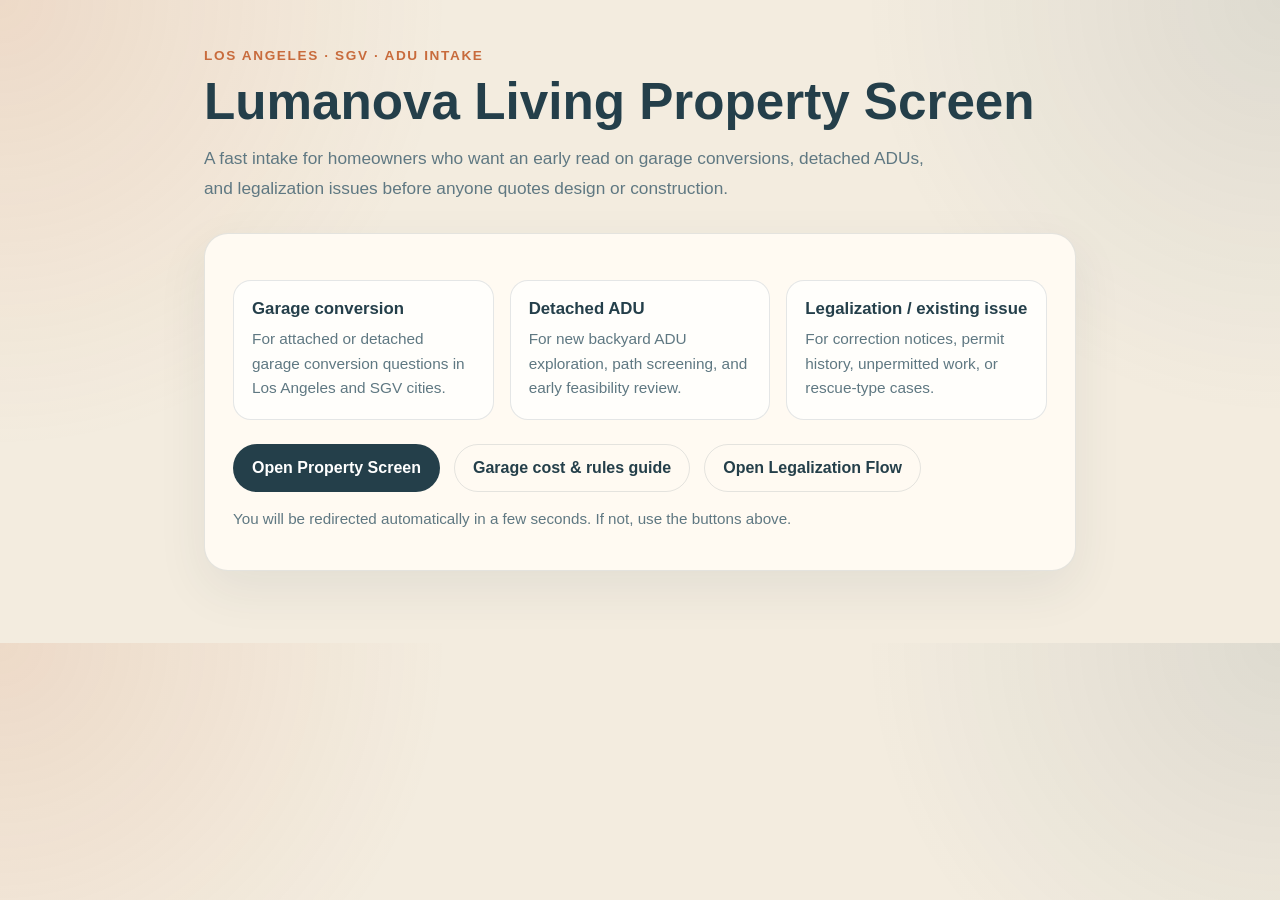
==== docs/index.html @ 2483b42c "Add first-wave content pages and channel copy pack" ====
<!DOCTYPE html>
<html lang="en">
  <head>
    <meta charset="UTF-8" />
    <meta name="viewport" content="width=device-width, initial-scale=1.0" />
    <title>Lumanova Living | ADU Property Screen</title>
    <meta
      name="description"
      content="Lumanova Living helps Los Angeles and SGV homeowners screen garage conversions, detached ADUs, and legalization issues before spending on design or construction."
    />
    <meta
      name="keywords"
      content="ADU Los Angeles, garage conversion, legalization, unpermitted unit, detached ADU, SGV"
    />
    <meta property="og:title" content="Lumanova Living | ADU Property Screen" />
    <meta
      property="og:description"
      content="A fast Los Angeles property screen for garage conversions, detached ADUs, and legalization issues."
    />
    <meta property="og:type" content="website" />
    <meta
      http-equiv="refresh"
      content="6; url=https://lumanova-living-adu-screening-fzcdyrfu9pakal7eelwwzj.streamlit.app/"
    />
    <style>
      :root {
        --bg: #f3ecdf;
        --card: #fffaf2;
        --text: #243f4a;
        --muted: #5f7882;
        --accent: #c86b3c;
        --border: rgba(36, 63, 74, 0.12);
      }

      * {
        box-sizing: border-box;
      }

      body {
        margin: 0;
        font-family: "Avenir Next", "Helvetica Neue", sans-serif;
        background:
          radial-gradient(circle at top left, rgba(200, 107, 60, 0.14), transparent 28rem),
          radial-gradient(circle at top right, rgba(36, 63, 74, 0.1), transparent 26rem),
          var(--bg);
        color: var(--text);
      }

      main {
        max-width: 920px;
        margin: 0 auto;
        padding: 48px 24px 72px;
      }

      .eyebrow {
        font-size: 0.85rem;
        letter-spacing: 0.12em;
        text-transform: uppercase;
        color: var(--accent);
        font-weight: 700;
      }

      h1 {
        margin: 14px 0 12px;
        font-size: clamp(2.2rem, 4vw, 4rem);
        line-height: 0.98;
      }

      .intro {
        max-width: 720px;
        color: var(--muted);
        font-size: 1.08rem;
        line-height: 1.7;
      }

      .card {
        margin-top: 30px;
        background: var(--card);
        border: 1px solid var(--border);
        border-radius: 24px;
        padding: 28px;
        box-shadow: 0 18px 50px rgba(36, 63, 74, 0.08);
      }

      .grid {
        display: grid;
        grid-template-columns: repeat(auto-fit, minmax(220px, 1fr));
        gap: 16px;
        margin-top: 18px;
      }

      .tile {
        border: 1px solid var(--border);
        border-radius: 18px;
        padding: 18px;
        background: rgba(255, 255, 255, 0.7);
      }

      .tile h2 {
        margin: 0 0 8px;
        font-size: 1.05rem;
      }

      .tile p {
        margin: 0;
        color: var(--muted);
        line-height: 1.6;
        font-size: 0.96rem;
      }

      .actions {
        display: flex;
        flex-wrap: wrap;
        gap: 14px;
        margin-top: 24px;
      }

      .button {
        text-decoration: none;
        display: inline-flex;
        align-items: center;
        justify-content: center;
        min-width: 200px;
        padding: 14px 18px;
        border-radius: 999px;
        font-weight: 700;
        border: 1px solid transparent;
      }

      .button.primary {
        background: var(--text);
        color: white;
      }

      .button.secondary {
        border-color: var(--border);
        color: var(--text);
        background: transparent;
      }

      .note {
        margin-top: 18px;
        color: var(--muted);
        font-size: 0.95rem;
      }
    </style>
  </head>
  <body>
    <main>
      <div class="eyebrow">Los Angeles · SGV · ADU Intake</div>
      <h1>Lumanova Living Property Screen</h1>
      <p class="intro">
        A fast intake for homeowners who want an early read on garage
        conversions, detached ADUs, and legalization issues before anyone quotes
        design or construction.
      </p>

      <section class="card">
        <div class="grid">
          <article class="tile">
            <h2>Garage conversion</h2>
            <p>For attached or detached garage conversion questions in Los Angeles and SGV cities.</p>
          </article>
          <article class="tile">
            <h2>Detached ADU</h2>
            <p>For new backyard ADU exploration, path screening, and early feasibility review.</p>
          </article>
          <article class="tile">
            <h2>Legalization / existing issue</h2>
            <p>For correction notices, permit history, unpermitted work, or rescue-type cases.</p>
          </article>
        </div>

        <div class="actions">
          <a
            class="button primary"
            href="https://lumanova-living-adu-screening-fzcdyrfu9pakal7eelwwzj.streamlit.app/"
          >
            Open Property Screen
          </a>
          <a
            class="button secondary"
            href="./garage-guide.html"
          >
            Garage cost & rules guide
          </a>
          <a
            class="button secondary"
            href="https://lumanova-living-adu-screening-fzcdyrfu9pakal7eelwwzj.streamlit.app/?entry=legalization"
          >
            Open Legalization Flow
          </a>
        </div>

        <p class="note">
          You will be redirected automatically in a few seconds. If not, use the buttons above.
        </p>
      </section>
    </main>
  </body>
</html>
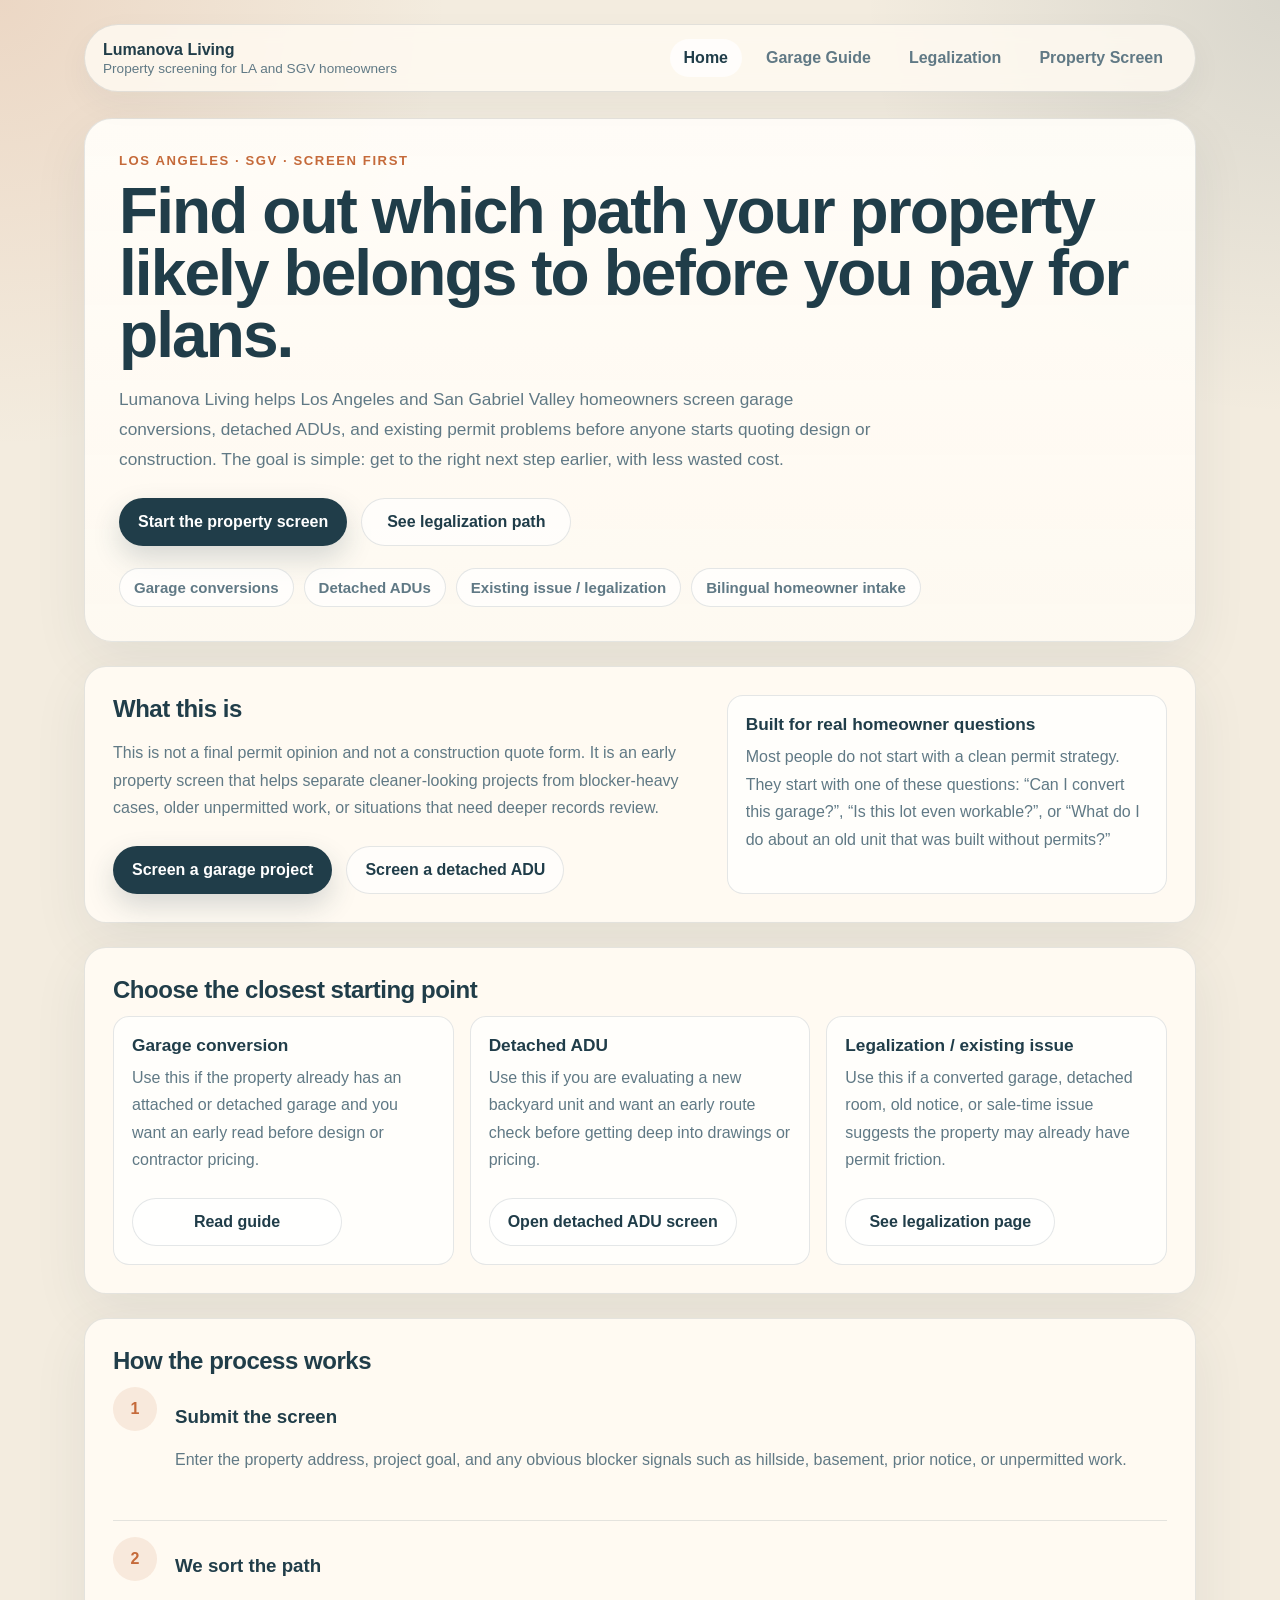
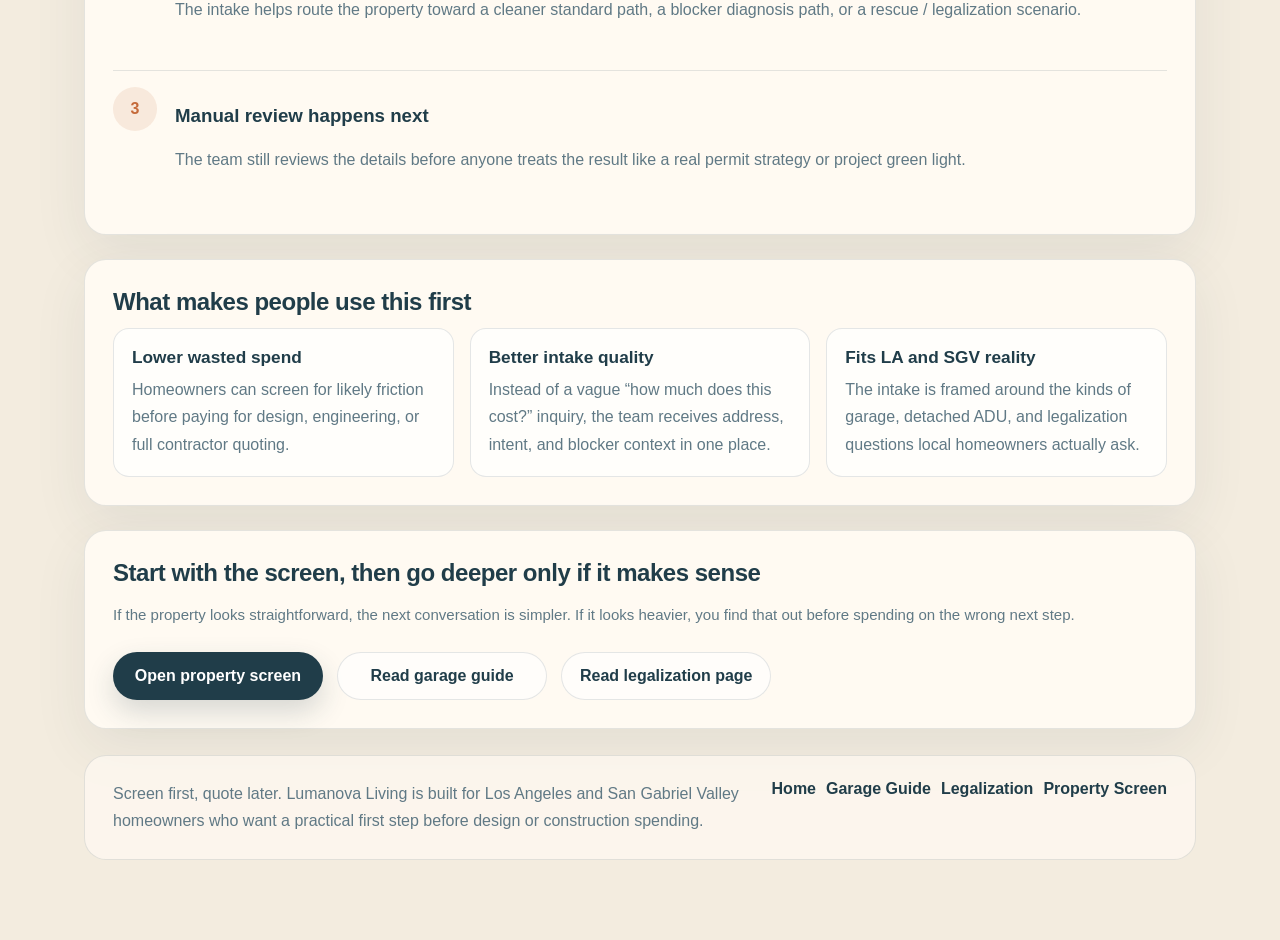
==== commit 353fe01e: "Polish static marketing pages" ====
--- a/docs/index.html
+++ b/docs/index.html
@@ -3,7 +3,7 @@
   <head>
     <meta charset="UTF-8" />
     <meta name="viewport" content="width=device-width, initial-scale=1.0" />
-    <title>Lumanova Living | ADU Property Screen</title>
+    <title>Lumanova Living | Property Screening for ADU and Garage Projects</title>
     <meta
       name="description"
       content="Lumanova Living helps Los Angeles and SGV homeowners screen garage conversions, detached ADUs, and legalization issues before spending on design or construction."
@@ -12,190 +12,167 @@
       name="keywords"
       content="ADU Los Angeles, garage conversion, legalization, unpermitted unit, detached ADU, SGV"
     />
-    <meta property="og:title" content="Lumanova Living | ADU Property Screen" />
+    <meta property="og:title" content="Lumanova Living | Property Screening for ADU and Garage Projects" />
     <meta
       property="og:description"
-      content="A fast Los Angeles property screen for garage conversions, detached ADUs, and legalization issues."
+      content="A practical first step for Los Angeles and SGV homeowners exploring garage conversions, detached ADUs, and existing permit issues."
     />
     <meta property="og:type" content="website" />
-    <meta
-      http-equiv="refresh"
-      content="6; url=https://lumanova-living-adu-screening-fzcdyrfu9pakal7eelwwzj.streamlit.app/"
-    />
-    <style>
-      :root {
-        --bg: #f3ecdf;
-        --card: #fffaf2;
-        --text: #243f4a;
-        --muted: #5f7882;
-        --accent: #c86b3c;
-        --border: rgba(36, 63, 74, 0.12);
-      }
-
-      * {
-        box-sizing: border-box;
-      }
-
-      body {
-        margin: 0;
-        font-family: "Avenir Next", "Helvetica Neue", sans-serif;
-        background:
-          radial-gradient(circle at top left, rgba(200, 107, 60, 0.14), transparent 28rem),
-          radial-gradient(circle at top right, rgba(36, 63, 74, 0.1), transparent 26rem),
-          var(--bg);
-        color: var(--text);
-      }
-
-      main {
-        max-width: 920px;
-        margin: 0 auto;
-        padding: 48px 24px 72px;
-      }
-
-      .eyebrow {
-        font-size: 0.85rem;
-        letter-spacing: 0.12em;
-        text-transform: uppercase;
-        color: var(--accent);
-        font-weight: 700;
-      }
-
-      h1 {
-        margin: 14px 0 12px;
-        font-size: clamp(2.2rem, 4vw, 4rem);
-        line-height: 0.98;
-      }
-
-      .intro {
-        max-width: 720px;
-        color: var(--muted);
-        font-size: 1.08rem;
-        line-height: 1.7;
-      }
-
-      .card {
-        margin-top: 30px;
-        background: var(--card);
-        border: 1px solid var(--border);
-        border-radius: 24px;
-        padding: 28px;
-        box-shadow: 0 18px 50px rgba(36, 63, 74, 0.08);
-      }
-
-      .grid {
-        display: grid;
-        grid-template-columns: repeat(auto-fit, minmax(220px, 1fr));
-        gap: 16px;
-        margin-top: 18px;
-      }
-
-      .tile {
-        border: 1px solid var(--border);
-        border-radius: 18px;
-        padding: 18px;
-        background: rgba(255, 255, 255, 0.7);
-      }
-
-      .tile h2 {
-        margin: 0 0 8px;
-        font-size: 1.05rem;
-      }
-
-      .tile p {
-        margin: 0;
-        color: var(--muted);
-        line-height: 1.6;
-        font-size: 0.96rem;
-      }
-
-      .actions {
-        display: flex;
-        flex-wrap: wrap;
-        gap: 14px;
-        margin-top: 24px;
-      }
-
-      .button {
-        text-decoration: none;
-        display: inline-flex;
-        align-items: center;
-        justify-content: center;
-        min-width: 200px;
-        padding: 14px 18px;
-        border-radius: 999px;
-        font-weight: 700;
-        border: 1px solid transparent;
-      }
-
-      .button.primary {
-        background: var(--text);
-        color: white;
-      }
-
-      .button.secondary {
-        border-color: var(--border);
-        color: var(--text);
-        background: transparent;
-      }
-
-      .note {
-        margin-top: 18px;
-        color: var(--muted);
-        font-size: 0.95rem;
-      }
-    </style>
+    <link rel="stylesheet" href="./site.css" />
   </head>
   <body>
-    <main>
-      <div class="eyebrow">Los Angeles · SGV · ADU Intake</div>
-      <h1>Lumanova Living Property Screen</h1>
-      <p class="intro">
-        A fast intake for homeowners who want an early read on garage
-        conversions, detached ADUs, and legalization issues before anyone quotes
-        design or construction.
-      </p>
+    <div class="site-shell">
+      <header class="site-nav">
+        <div class="brand-lockup">
+          <div class="brand-name">Lumanova Living</div>
+          <div class="brand-tag">Property screening for LA and SGV homeowners</div>
+        </div>
+        <nav class="nav-links">
+          <a class="nav-link is-active" href="./index.html">Home</a>
+          <a class="nav-link" href="./garage-guide.html">Garage Guide</a>
+          <a class="nav-link" href="./legalization.html">Legalization</a>
+          <a class="nav-link" href="https://lumanova-living-adu-screening-fzcdyrfu9pakal7eelwwzj.streamlit.app/">Property Screen</a>
+        </nav>
+      </header>
 
-      <section class="card">
-        <div class="grid">
-          <article class="tile">
-            <h2>Garage conversion</h2>
-            <p>For attached or detached garage conversion questions in Los Angeles and SGV cities.</p>
+      <section class="hero">
+        <div class="eyebrow">Los Angeles · SGV · Screen First</div>
+        <h1>Find out which path your property likely belongs to before you pay for plans.</h1>
+        <p class="hero-copy">
+          Lumanova Living helps Los Angeles and San Gabriel Valley homeowners screen garage conversions,
+          detached ADUs, and existing permit problems before anyone starts quoting design or construction.
+          The goal is simple: get to the right next step earlier, with less wasted cost.
+        </p>
+        <div class="hero-actions">
+          <a class="button primary" href="https://lumanova-living-adu-screening-fzcdyrfu9pakal7eelwwzj.streamlit.app/">Start the property screen</a>
+          <a class="button secondary" href="./legalization.html">See legalization path</a>
+        </div>
+        <div class="pill-row">
+          <span class="pill">Garage conversions</span>
+          <span class="pill">Detached ADUs</span>
+          <span class="pill">Existing issue / legalization</span>
+          <span class="pill">Bilingual homeowner intake</span>
+        </div>
+      </section>
+
+      <section class="section split-highlight">
+        <div>
+          <h2>What this is</h2>
+          <p>
+            This is not a final permit opinion and not a construction quote form. It is an early property
+            screen that helps separate cleaner-looking projects from blocker-heavy cases, older unpermitted
+            work, or situations that need deeper records review.
+          </p>
+          <div class="section-actions">
+            <a class="button primary" href="https://lumanova-living-adu-screening-fzcdyrfu9pakal7eelwwzj.streamlit.app/?entry=garage">Screen a garage project</a>
+            <a class="button secondary" href="https://lumanova-living-adu-screening-fzcdyrfu9pakal7eelwwzj.streamlit.app/?entry=adu">Screen a detached ADU</a>
+          </div>
+        </div>
+        <div class="card">
+          <h3>Built for real homeowner questions</h3>
+          <p>
+            Most people do not start with a clean permit strategy. They start with one of these questions:
+            “Can I convert this garage?”, “Is this lot even workable?”, or “What do I do about an old unit
+            that was built without permits?”
+          </p>
+        </div>
+      </section>
+
+      <section class="section">
+        <h2>Choose the closest starting point</h2>
+        <div class="grid-3">
+          <article class="card">
+            <h3>Garage conversion</h3>
+            <p>Use this if the property already has an attached or detached garage and you want an early read before design or contractor pricing.</p>
+            <div class="section-actions">
+              <a class="button secondary" href="./garage-guide.html">Read guide</a>
+            </div>
           </article>
-          <article class="tile">
-            <h2>Detached ADU</h2>
-            <p>For new backyard ADU exploration, path screening, and early feasibility review.</p>
+          <article class="card">
+            <h3>Detached ADU</h3>
+            <p>Use this if you are evaluating a new backyard unit and want an early route check before getting deep into drawings or pricing.</p>
+            <div class="section-actions">
+              <a class="button secondary" href="https://lumanova-living-adu-screening-fzcdyrfu9pakal7eelwwzj.streamlit.app/?entry=adu">Open detached ADU screen</a>
+            </div>
           </article>
-          <article class="tile">
-            <h2>Legalization / existing issue</h2>
-            <p>For correction notices, permit history, unpermitted work, or rescue-type cases.</p>
+          <article class="card">
+            <h3>Legalization / existing issue</h3>
+            <p>Use this if a converted garage, detached room, old notice, or sale-time issue suggests the property may already have permit friction.</p>
+            <div class="section-actions">
+              <a class="button secondary" href="./legalization.html">See legalization page</a>
+            </div>
           </article>
         </div>
+      </section>
 
-        <div class="actions">
-          <a
-            class="button primary"
-            href="https://lumanova-living-adu-screening-fzcdyrfu9pakal7eelwwzj.streamlit.app/"
-          >
-            Open Property Screen
-          </a>
-          <a
-            class="button secondary"
-            href="./garage-guide.html"
-          >
-            Garage cost & rules guide
-          </a>
-          <a
-            class="button secondary"
-            href="https://lumanova-living-adu-screening-fzcdyrfu9pakal7eelwwzj.streamlit.app/?entry=legalization"
-          >
-            Open Legalization Flow
-          </a>
+      <section class="section">
+        <h2>How the process works</h2>
+        <div class="process-list">
+          <div class="process-step">
+            <div class="step-badge">1</div>
+            <div>
+              <h3>Submit the screen</h3>
+              <p>Enter the property address, project goal, and any obvious blocker signals such as hillside, basement, prior notice, or unpermitted work.</p>
+            </div>
+          </div>
+          <div class="process-step">
+            <div class="step-badge">2</div>
+            <div>
+              <h3>We sort the path</h3>
+              <p>The intake helps route the property toward a cleaner standard path, a blocker diagnosis path, or a rescue / legalization scenario.</p>
+            </div>
+          </div>
+          <div class="process-step">
+            <div class="step-badge">3</div>
+            <div>
+              <h3>Manual review happens next</h3>
+              <p>The team still reviews the details before anyone treats the result like a real permit strategy or project green light.</p>
+            </div>
+          </div>
         </div>
+      </section>
 
-        <p class="note">
-          You will be redirected automatically in a few seconds. If not, use the buttons above.
+      <section class="section">
+        <h2>What makes people use this first</h2>
+        <div class="grid-3">
+          <article class="card">
+            <h3>Lower wasted spend</h3>
+            <p>Homeowners can screen for likely friction before paying for design, engineering, or full contractor quoting.</p>
+          </article>
+          <article class="card">
+            <h3>Better intake quality</h3>
+            <p>Instead of a vague “how much does this cost?” inquiry, the team receives address, intent, and blocker context in one place.</p>
+          </article>
+          <article class="card">
+            <h3>Fits LA and SGV reality</h3>
+            <p>The intake is framed around the kinds of garage, detached ADU, and legalization questions local homeowners actually ask.</p>
+          </article>
+        </div>
+      </section>
+
+      <section class="section">
+        <h2>Start with the screen, then go deeper only if it makes sense</h2>
+        <p class="micro">
+          If the property looks straightforward, the next conversation is simpler. If it looks heavier, you find that out before spending on the wrong next step.
         </p>
+        <div class="section-actions">
+          <a class="button primary" href="https://lumanova-living-adu-screening-fzcdyrfu9pakal7eelwwzj.streamlit.app/">Open property screen</a>
+          <a class="button secondary" href="./garage-guide.html">Read garage guide</a>
+          <a class="button secondary" href="./legalization.html">Read legalization page</a>
+        </div>
       </section>
-    </main>
+
+      <footer class="site-footer">
+        <div class="footer-copy">
+          Screen first, quote later. Lumanova Living is built for Los Angeles and San Gabriel Valley homeowners who want a practical first step before design or construction spending.
+        </div>
+        <div class="footer-links">
+          <a href="./index.html">Home</a>
+          <a href="./garage-guide.html">Garage Guide</a>
+          <a href="./legalization.html">Legalization</a>
+          <a href="https://lumanova-living-adu-screening-fzcdyrfu9pakal7eelwwzj.streamlit.app/">Property Screen</a>
+        </div>
+      </footer>
+    </div>
   </body>
 </html>
--- a/docs/site.css
+++ b/docs/site.css
@@ -0,0 +1,361 @@
+:root {
+  --bg: #f3ecdf;
+  --panel: #fffaf2;
+  --panel-strong: #fffdf8;
+  --text: #203d49;
+  --muted: #607985;
+  --accent: #c56a3a;
+  --accent-soft: rgba(197, 106, 58, 0.12);
+  --line: rgba(32, 61, 73, 0.12);
+  --shadow: 0 18px 54px rgba(32, 61, 73, 0.08);
+  --radius-xl: 28px;
+  --radius-lg: 22px;
+  --radius-md: 16px;
+}
+
+* {
+  box-sizing: border-box;
+}
+
+html {
+  scroll-behavior: smooth;
+}
+
+body {
+  margin: 0;
+  font-family: "Avenir Next", "Helvetica Neue", sans-serif;
+  color: var(--text);
+  background:
+    radial-gradient(circle at top left, rgba(197, 106, 58, 0.16), transparent 28rem),
+    radial-gradient(circle at top right, rgba(32, 61, 73, 0.12), transparent 26rem),
+    var(--bg);
+}
+
+a {
+  color: inherit;
+}
+
+.site-shell {
+  max-width: 1160px;
+  margin: 0 auto;
+  padding: 24px 24px 80px;
+}
+
+.site-nav {
+  display: flex;
+  align-items: center;
+  justify-content: space-between;
+  gap: 16px;
+  padding: 14px 18px;
+  border: 1px solid var(--line);
+  border-radius: 999px;
+  background: rgba(255, 250, 242, 0.82);
+  backdrop-filter: blur(10px);
+  box-shadow: 0 12px 32px rgba(32, 61, 73, 0.05);
+}
+
+.brand-lockup {
+  display: flex;
+  flex-direction: column;
+  gap: 2px;
+}
+
+.brand-name {
+  font-size: 1rem;
+  font-weight: 800;
+}
+
+.brand-tag {
+  color: var(--muted);
+  font-size: 0.85rem;
+}
+
+.nav-links {
+  display: flex;
+  flex-wrap: wrap;
+  align-items: center;
+  justify-content: flex-end;
+  gap: 10px;
+}
+
+.nav-link {
+  text-decoration: none;
+  padding: 10px 14px;
+  border-radius: 999px;
+  color: var(--muted);
+  font-weight: 600;
+  transition: background 0.18s ease, color 0.18s ease;
+}
+
+.nav-link:hover,
+.nav-link.is-active {
+  color: var(--text);
+  background: rgba(255, 255, 255, 0.72);
+}
+
+.hero {
+  margin-top: 26px;
+  padding: 34px;
+  border-radius: var(--radius-xl);
+  border: 1px solid var(--line);
+  background: linear-gradient(180deg, rgba(255, 253, 248, 0.95), rgba(255, 250, 242, 0.92));
+  box-shadow: var(--shadow);
+}
+
+.eyebrow {
+  color: var(--accent);
+  text-transform: uppercase;
+  letter-spacing: 0.12em;
+  font-size: 0.82rem;
+  font-weight: 800;
+}
+
+.hero h1,
+.page-head h1 {
+  margin: 12px 0 14px;
+  font-size: clamp(2.4rem, 5vw, 4.6rem);
+  line-height: 0.97;
+  letter-spacing: -0.03em;
+}
+
+.hero-copy,
+.page-sub {
+  max-width: 760px;
+  color: var(--muted);
+  font-size: 1.08rem;
+  line-height: 1.75;
+}
+
+.hero-actions,
+.section-actions {
+  display: flex;
+  flex-wrap: wrap;
+  gap: 14px;
+  margin-top: 24px;
+}
+
+.button {
+  text-decoration: none;
+  display: inline-flex;
+  align-items: center;
+  justify-content: center;
+  min-width: 210px;
+  padding: 14px 18px;
+  border-radius: 999px;
+  font-weight: 800;
+  border: 1px solid transparent;
+  transition: transform 0.18s ease, box-shadow 0.18s ease, background 0.18s ease;
+}
+
+.button:hover {
+  transform: translateY(-1px);
+}
+
+.button.primary {
+  background: var(--text);
+  color: #fff;
+  box-shadow: 0 12px 28px rgba(32, 61, 73, 0.18);
+}
+
+.button.secondary {
+  background: rgba(255, 255, 255, 0.64);
+  border-color: var(--line);
+  color: var(--text);
+}
+
+.pill-row {
+  display: flex;
+  flex-wrap: wrap;
+  gap: 10px;
+  margin-top: 22px;
+}
+
+.pill {
+  display: inline-flex;
+  align-items: center;
+  gap: 8px;
+  padding: 10px 14px;
+  border-radius: 999px;
+  background: rgba(255, 255, 255, 0.7);
+  border: 1px solid var(--line);
+  color: var(--muted);
+  font-size: 0.94rem;
+  font-weight: 600;
+}
+
+.section {
+  margin-top: 24px;
+  padding: 28px;
+  border-radius: var(--radius-lg);
+  border: 1px solid var(--line);
+  background: var(--panel);
+  box-shadow: var(--shadow);
+}
+
+.section h2 {
+  margin: 0 0 12px;
+  font-size: 1.5rem;
+  letter-spacing: -0.02em;
+}
+
+.section p,
+.section li {
+  color: var(--muted);
+  line-height: 1.72;
+}
+
+.section ul {
+  margin: 12px 0 0;
+  padding-left: 22px;
+}
+
+.grid-3,
+.grid-2 {
+  display: grid;
+  gap: 16px;
+}
+
+.grid-3 {
+  grid-template-columns: repeat(auto-fit, minmax(230px, 1fr));
+}
+
+.grid-2 {
+  grid-template-columns: repeat(auto-fit, minmax(280px, 1fr));
+}
+
+.card {
+  border: 1px solid var(--line);
+  border-radius: var(--radius-md);
+  padding: 18px;
+  background: rgba(255, 255, 255, 0.7);
+}
+
+.card h3 {
+  margin: 0 0 8px;
+  font-size: 1.08rem;
+}
+
+.card p {
+  margin: 0;
+}
+
+.process-list {
+  display: grid;
+  gap: 14px;
+}
+
+.process-step {
+  display: grid;
+  grid-template-columns: 48px 1fr;
+  gap: 14px;
+  align-items: start;
+  padding: 16px 0;
+  border-top: 1px solid var(--line);
+}
+
+.process-step:first-child {
+  border-top: 0;
+  padding-top: 0;
+}
+
+.step-badge {
+  width: 44px;
+  height: 44px;
+  border-radius: 50%;
+  display: inline-flex;
+  align-items: center;
+  justify-content: center;
+  background: var(--accent-soft);
+  color: var(--accent);
+  font-weight: 800;
+}
+
+.faq-item + .faq-item {
+  margin-top: 18px;
+  padding-top: 18px;
+  border-top: 1px solid var(--line);
+}
+
+.faq-item h3 {
+  margin: 0 0 8px;
+  font-size: 1.02rem;
+}
+
+.site-footer {
+  margin-top: 26px;
+  padding: 24px 28px;
+  border-radius: var(--radius-lg);
+  border: 1px solid var(--line);
+  background: rgba(255, 250, 242, 0.7);
+  display: flex;
+  flex-wrap: wrap;
+  justify-content: space-between;
+  gap: 16px;
+}
+
+.footer-copy {
+  max-width: 640px;
+  color: var(--muted);
+  line-height: 1.7;
+}
+
+.footer-links {
+  display: flex;
+  flex-wrap: wrap;
+  gap: 10px;
+}
+
+.footer-links a {
+  text-decoration: none;
+  color: var(--text);
+  font-weight: 700;
+}
+
+.micro {
+  font-size: 0.94rem;
+  color: var(--muted);
+}
+
+.split-highlight {
+  display: grid;
+  grid-template-columns: 1.15fr 0.85fr;
+  gap: 18px;
+}
+
+@media (max-width: 900px) {
+  .split-highlight {
+    grid-template-columns: 1fr;
+  }
+}
+
+@media (max-width: 760px) {
+  .site-shell {
+    padding: 16px 16px 60px;
+  }
+
+  .site-nav {
+    border-radius: 24px;
+    padding: 16px;
+    align-items: flex-start;
+    flex-direction: column;
+  }
+
+  .nav-links {
+    justify-content: flex-start;
+  }
+
+  .hero,
+  .section,
+  .site-footer {
+    padding: 22px;
+  }
+
+  .hero h1,
+  .page-head h1 {
+    font-size: 2.35rem;
+  }
+
+  .button {
+    width: 100%;
+  }
+}
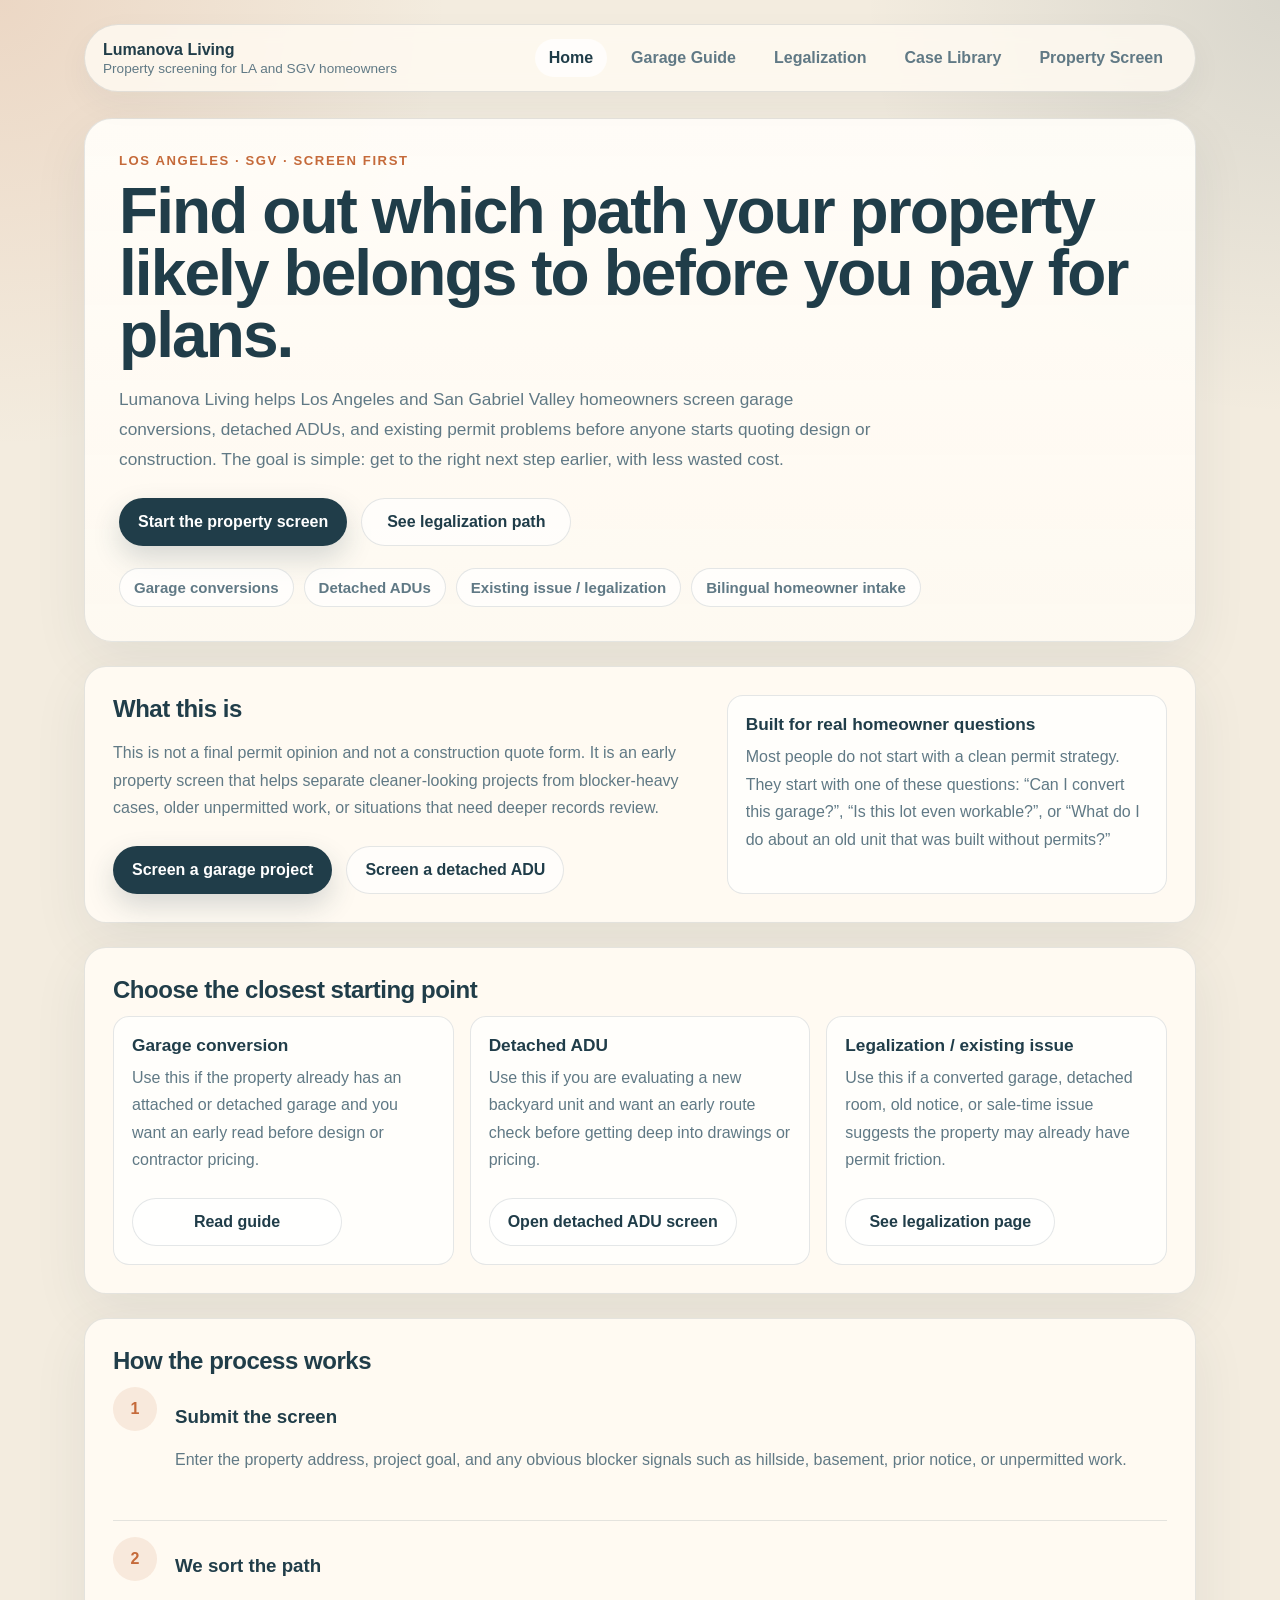
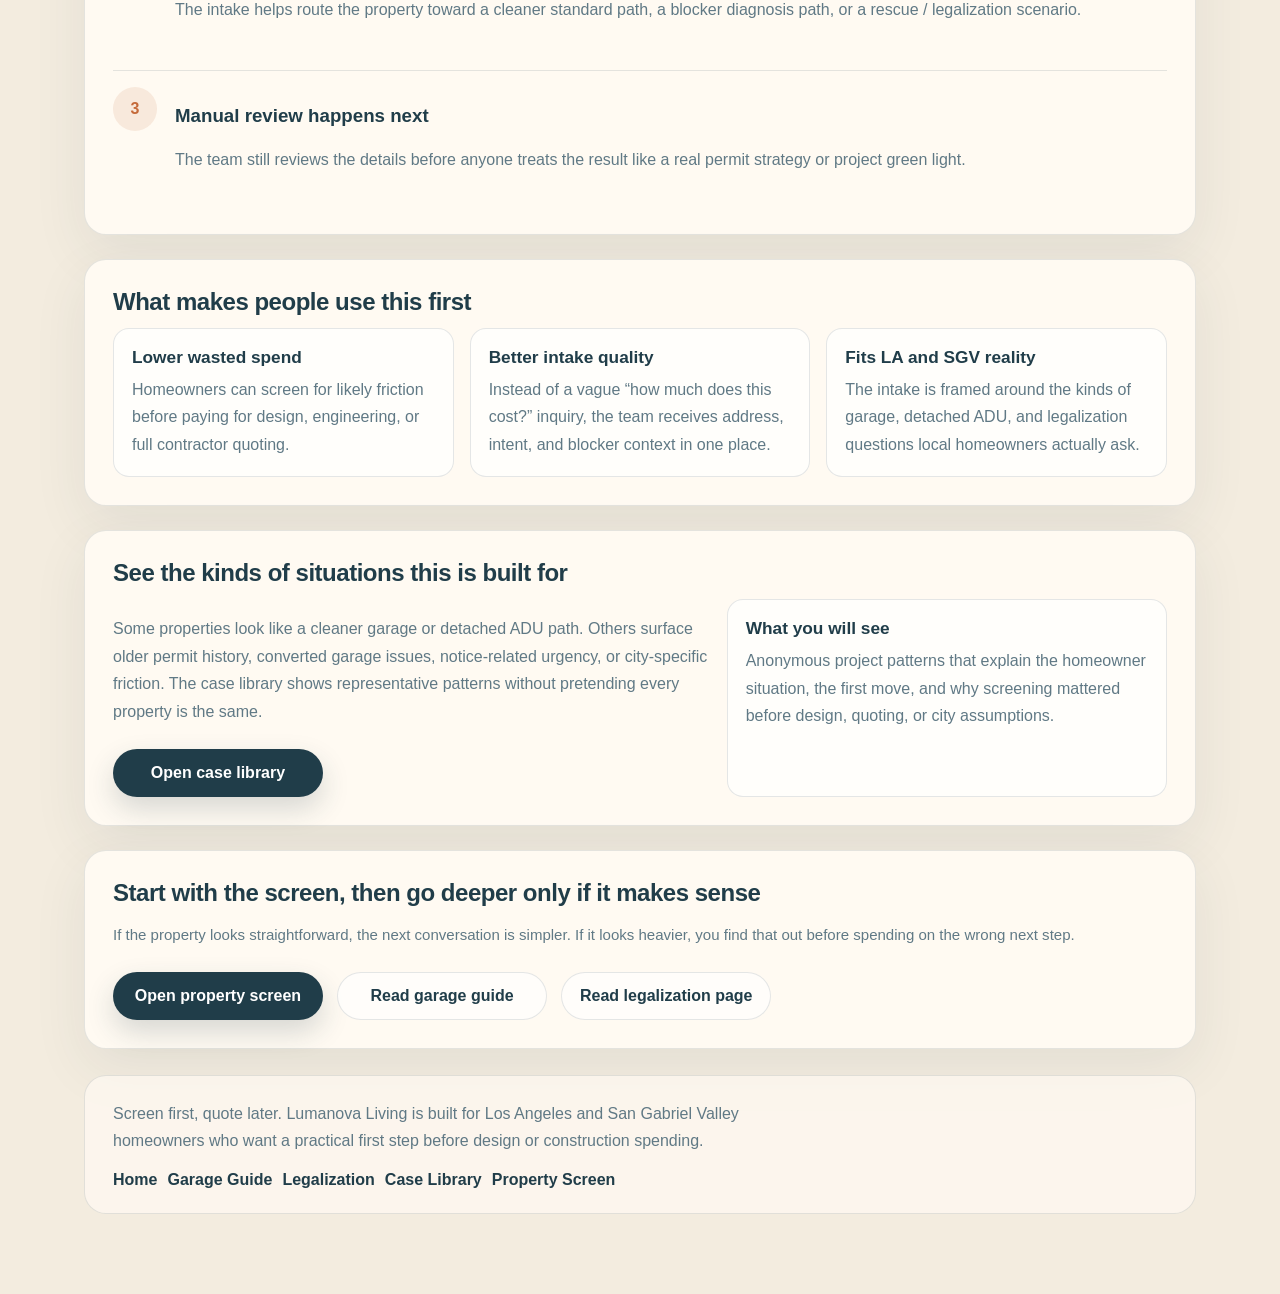
==== commit 388355a9: "Add public case pattern library" ====
--- a/docs/index.html
+++ b/docs/index.html
@@ -31,6 +31,7 @@
           <a class="nav-link is-active" href="./index.html">Home</a>
           <a class="nav-link" href="./garage-guide.html">Garage Guide</a>
           <a class="nav-link" href="./legalization.html">Legalization</a>
+          <a class="nav-link" href="./case-library.html">Case Library</a>
           <a class="nav-link" href="https://lumanova-living-adu-screening-fzcdyrfu9pakal7eelwwzj.streamlit.app/">Property Screen</a>
         </nav>
       </header>
@@ -151,6 +152,29 @@
       </section>
 
       <section class="section">
+        <h2>See the kinds of situations this is built for</h2>
+        <div class="split-highlight">
+          <div>
+            <p>
+              Some properties look like a cleaner garage or detached ADU path. Others surface older permit history,
+              converted garage issues, notice-related urgency, or city-specific friction. The case library shows
+              representative patterns without pretending every property is the same.
+            </p>
+            <div class="section-actions">
+              <a class="button primary" href="./case-library.html">Open case library</a>
+            </div>
+          </div>
+          <div class="card">
+            <h3>What you will see</h3>
+            <p>
+              Anonymous project patterns that explain the homeowner situation, the first move, and why screening mattered
+              before design, quoting, or city assumptions.
+            </p>
+          </div>
+        </div>
+      </section>
+
+      <section class="section">
         <h2>Start with the screen, then go deeper only if it makes sense</h2>
         <p class="micro">
           If the property looks straightforward, the next conversation is simpler. If it looks heavier, you find that out before spending on the wrong next step.
@@ -170,6 +194,7 @@
           <a href="./index.html">Home</a>
           <a href="./garage-guide.html">Garage Guide</a>
           <a href="./legalization.html">Legalization</a>
+          <a href="./case-library.html">Case Library</a>
           <a href="https://lumanova-living-adu-screening-fzcdyrfu9pakal7eelwwzj.streamlit.app/">Property Screen</a>
         </div>
       </footer>
--- a/docs/site.css
+++ b/docs/site.css
@@ -230,6 +230,10 @@
   background: rgba(255, 255, 255, 0.7);
 }
 
+.card.kicker-card {
+  border-left: 4px solid var(--accent);
+}
+
 .card h3 {
   margin: 0 0 8px;
   font-size: 1.08rem;
@@ -316,10 +320,30 @@
   color: var(--muted);
 }
 
+.micro strong {
+  color: var(--text);
+}
+
 .split-highlight {
   display: grid;
   grid-template-columns: 1.15fr 0.85fr;
   gap: 18px;
+}
+
+.detail-list {
+  margin: 12px 0 0;
+  padding: 0;
+  list-style: none;
+  display: grid;
+  gap: 10px;
+}
+
+.detail-list li {
+  margin: 0;
+  padding: 10px 12px;
+  border-radius: 12px;
+  background: rgba(255, 255, 255, 0.55);
+  border: 1px solid rgba(32, 61, 73, 0.08);
 }
 
 @media (max-width: 900px) {
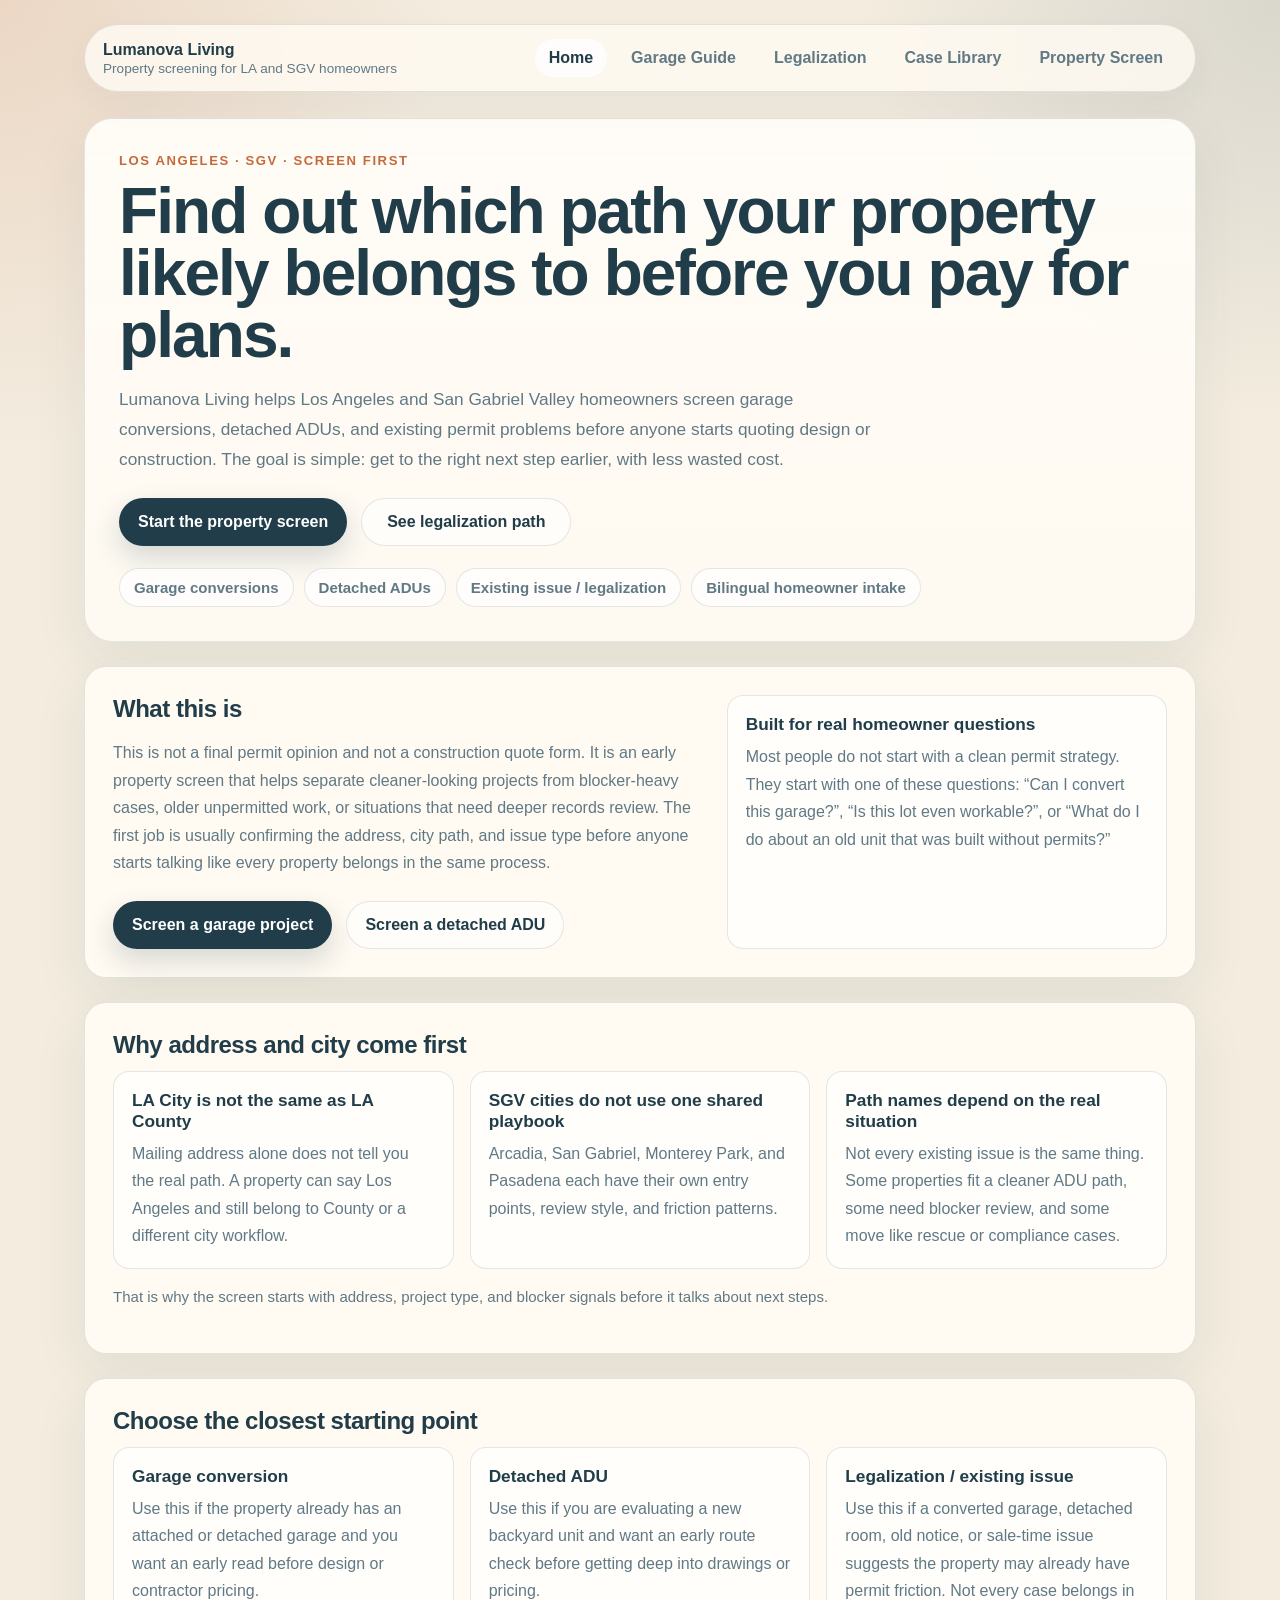
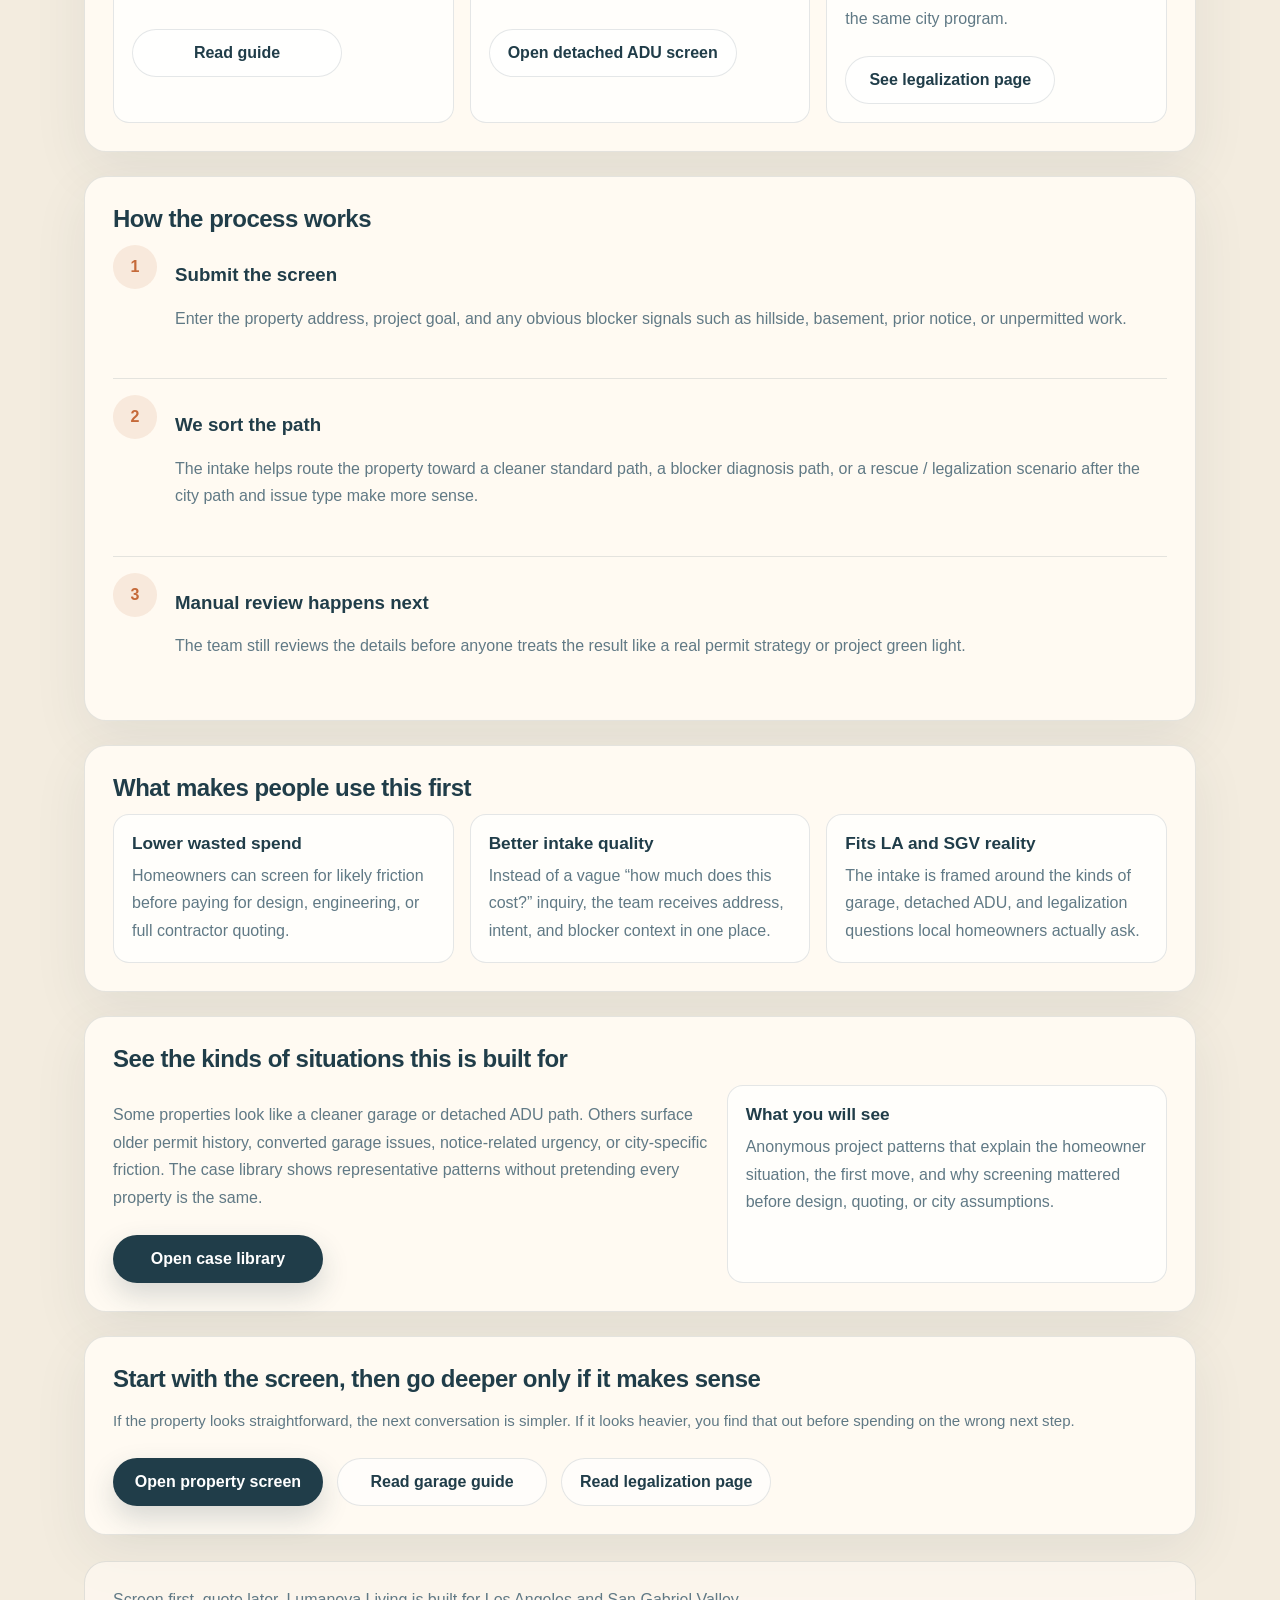
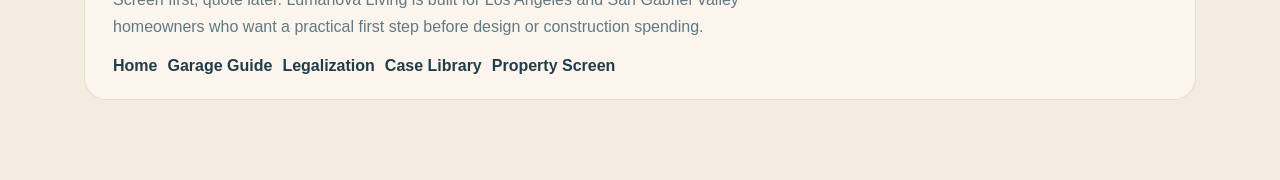
==== commit 7183e82d: "Harden static copy with jurisdiction-first guidance" ====
--- a/docs/index.html
+++ b/docs/index.html
@@ -62,7 +62,9 @@
           <p>
             This is not a final permit opinion and not a construction quote form. It is an early property
             screen that helps separate cleaner-looking projects from blocker-heavy cases, older unpermitted
-            work, or situations that need deeper records review.
+            work, or situations that need deeper records review. The first job is usually confirming the
+            address, city path, and issue type before anyone starts talking like every property belongs in the
+            same process.
           </p>
           <div class="section-actions">
             <a class="button primary" href="https://lumanova-living-adu-screening-fzcdyrfu9pakal7eelwwzj.streamlit.app/?entry=garage">Screen a garage project</a>
@@ -80,6 +82,27 @@
       </section>
 
       <section class="section">
+        <h2>Why address and city come first</h2>
+        <div class="grid-3">
+          <article class="card">
+            <h3>LA City is not the same as LA County</h3>
+            <p>Mailing address alone does not tell you the real path. A property can say Los Angeles and still belong to County or a different city workflow.</p>
+          </article>
+          <article class="card">
+            <h3>SGV cities do not use one shared playbook</h3>
+            <p>Arcadia, San Gabriel, Monterey Park, and Pasadena each have their own entry points, review style, and friction patterns.</p>
+          </article>
+          <article class="card">
+            <h3>Path names depend on the real situation</h3>
+            <p>Not every existing issue is the same thing. Some properties fit a cleaner ADU path, some need blocker review, and some move like rescue or compliance cases.</p>
+          </article>
+        </div>
+        <p class="micro">
+          That is why the screen starts with address, project type, and blocker signals before it talks about next steps.
+        </p>
+      </section>
+
+      <section class="section">
         <h2>Choose the closest starting point</h2>
         <div class="grid-3">
           <article class="card">
@@ -98,7 +121,7 @@
           </article>
           <article class="card">
             <h3>Legalization / existing issue</h3>
-            <p>Use this if a converted garage, detached room, old notice, or sale-time issue suggests the property may already have permit friction.</p>
+            <p>Use this if a converted garage, detached room, old notice, or sale-time issue suggests the property may already have permit friction. Not every case belongs in the same city program.</p>
             <div class="section-actions">
               <a class="button secondary" href="./legalization.html">See legalization page</a>
             </div>
@@ -120,7 +143,7 @@
             <div class="step-badge">2</div>
             <div>
               <h3>We sort the path</h3>
-              <p>The intake helps route the property toward a cleaner standard path, a blocker diagnosis path, or a rescue / legalization scenario.</p>
+              <p>The intake helps route the property toward a cleaner standard path, a blocker diagnosis path, or a rescue / legalization scenario after the city path and issue type make more sense.</p>
             </div>
           </div>
           <div class="process-step">
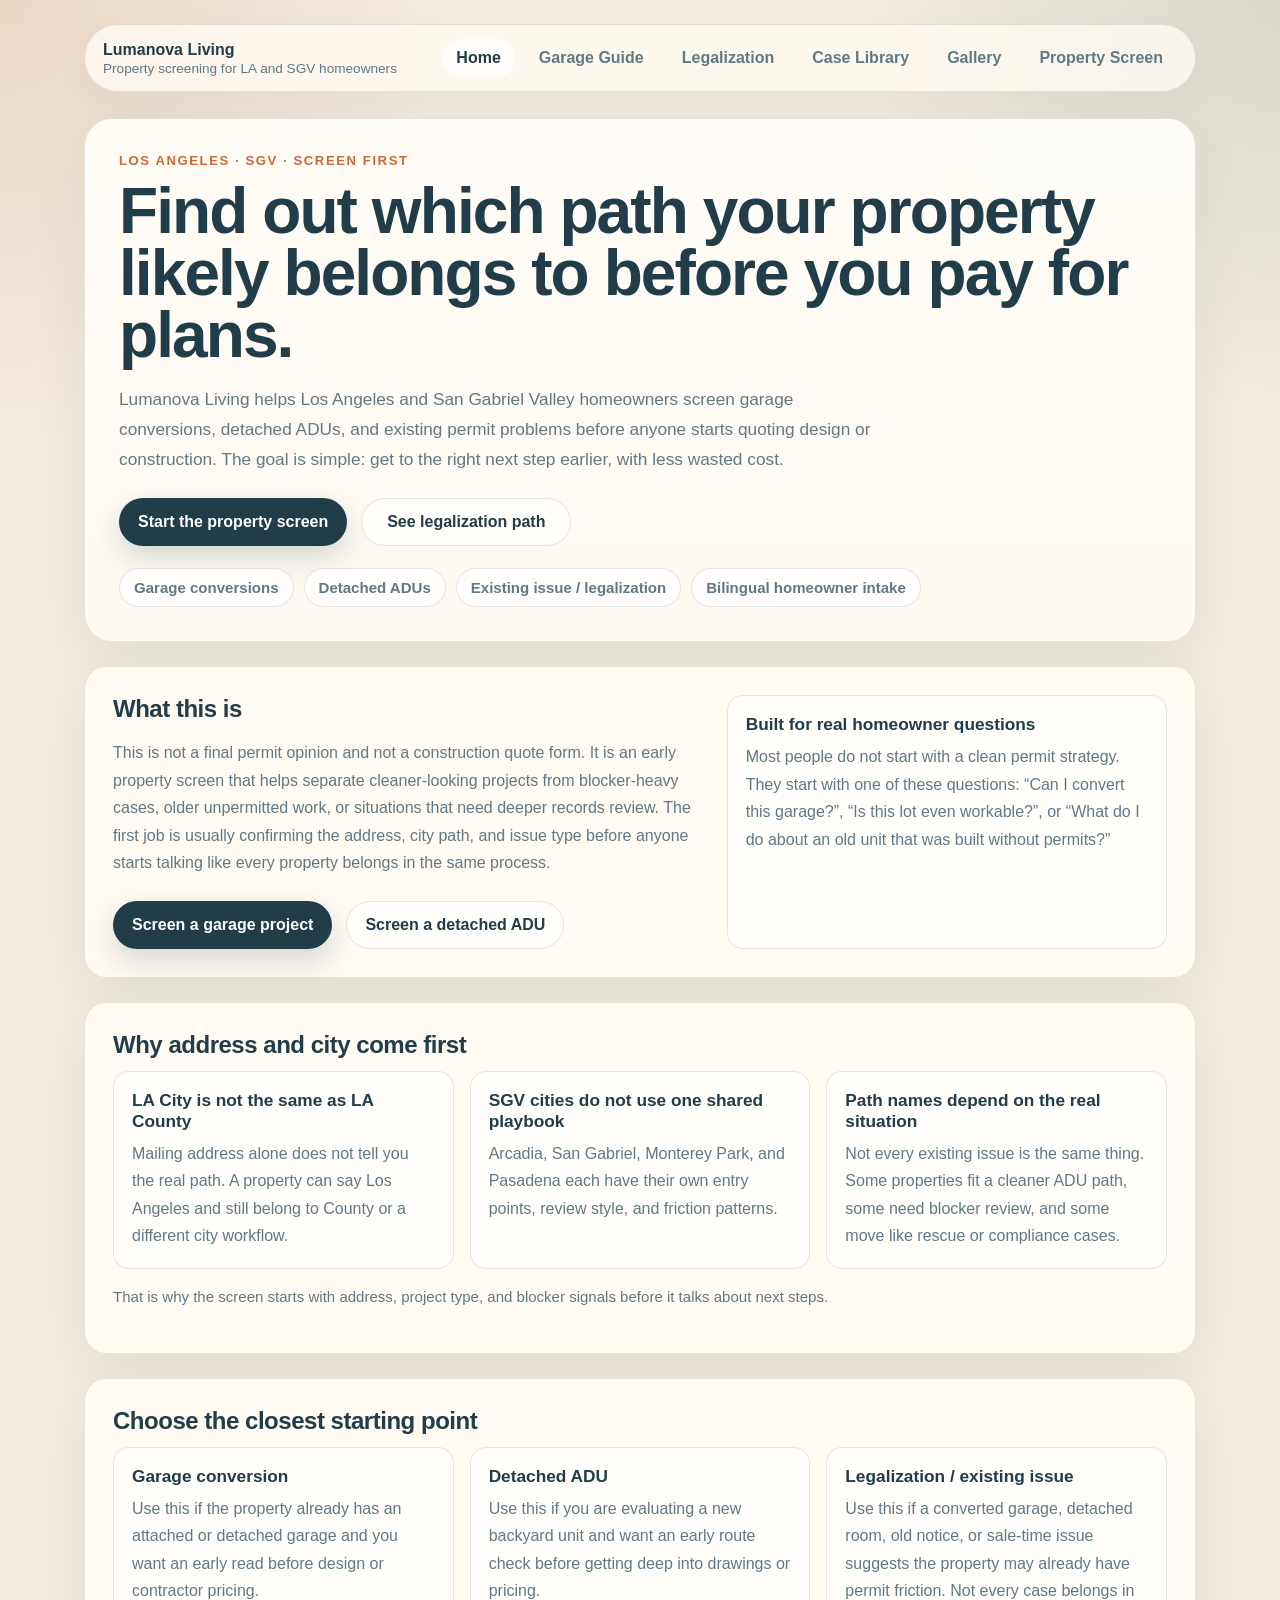
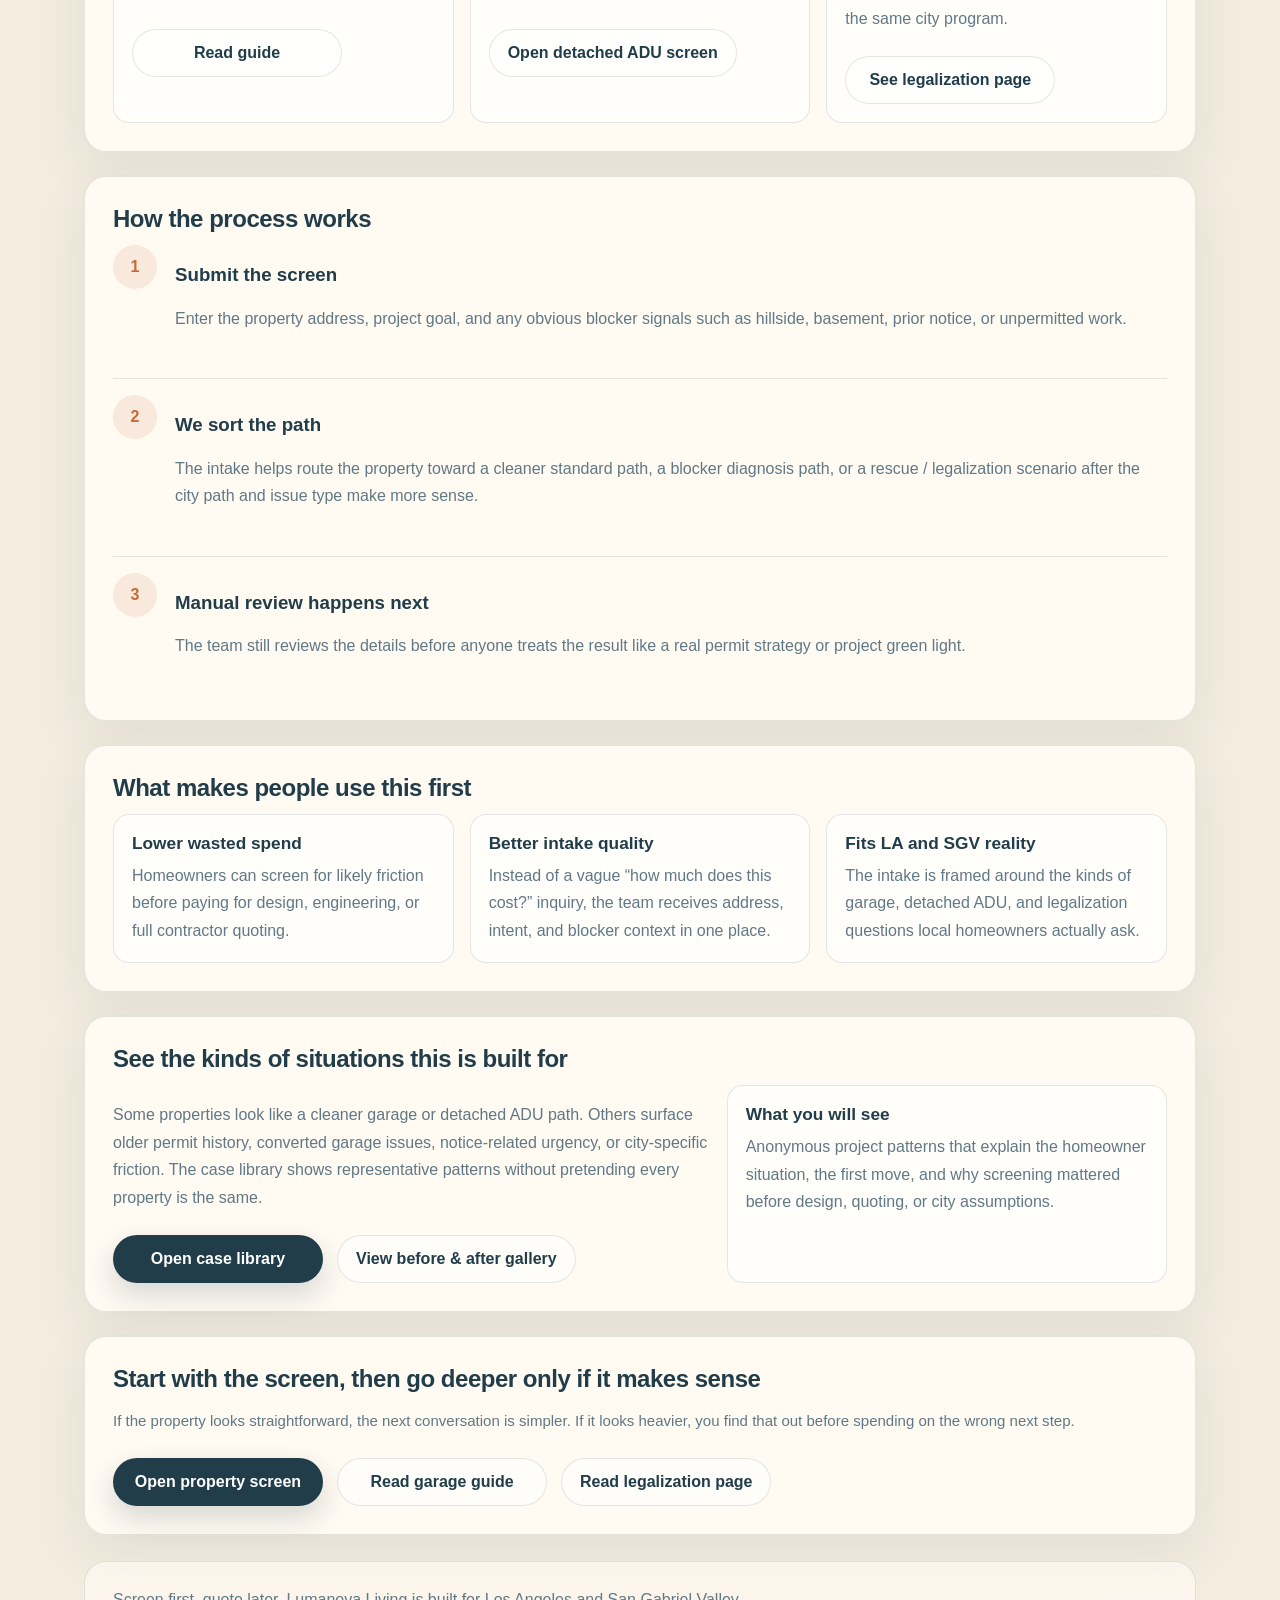
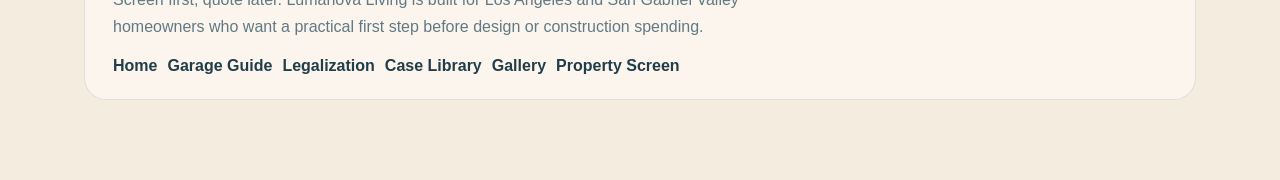
==== commit d50d19f9: "Add public project gallery assets" ====
--- a/docs/index.html
+++ b/docs/index.html
@@ -32,6 +32,7 @@
           <a class="nav-link" href="./garage-guide.html">Garage Guide</a>
           <a class="nav-link" href="./legalization.html">Legalization</a>
           <a class="nav-link" href="./case-library.html">Case Library</a>
+          <a class="nav-link" href="./gallery.html">Gallery</a>
           <a class="nav-link" href="https://lumanova-living-adu-screening-fzcdyrfu9pakal7eelwwzj.streamlit.app/">Property Screen</a>
         </nav>
       </header>
@@ -185,6 +186,7 @@
             </p>
             <div class="section-actions">
               <a class="button primary" href="./case-library.html">Open case library</a>
+              <a class="button secondary" href="./gallery.html">View before &amp; after gallery</a>
             </div>
           </div>
           <div class="card">
@@ -218,6 +220,7 @@
           <a href="./garage-guide.html">Garage Guide</a>
           <a href="./legalization.html">Legalization</a>
           <a href="./case-library.html">Case Library</a>
+          <a href="./gallery.html">Gallery</a>
           <a href="https://lumanova-living-adu-screening-fzcdyrfu9pakal7eelwwzj.streamlit.app/">Property Screen</a>
         </div>
       </footer>
--- a/docs/site.css
+++ b/docs/site.css
@@ -280,6 +280,60 @@
   border-top: 1px solid var(--line);
 }
 
+.gallery-pair {
+  display: grid;
+  grid-template-columns: repeat(auto-fit, minmax(260px, 1fr));
+  gap: 16px;
+}
+
+.gallery-grid {
+  display: grid;
+  gap: 28px;
+}
+
+.media-frame {
+  border: 1px solid var(--line);
+  border-radius: var(--radius-md);
+  overflow: hidden;
+  background: rgba(255, 255, 255, 0.76);
+  box-shadow: 0 10px 24px rgba(32, 61, 73, 0.05);
+}
+
+.media-frame img,
+.media-frame video {
+  display: block;
+  width: 100%;
+  height: 320px;
+  object-fit: cover;
+  background: #dfe6e9;
+}
+
+.media-caption {
+  padding: 14px 16px 16px;
+}
+
+.media-caption strong {
+  display: block;
+  margin-bottom: 6px;
+  font-size: 0.94rem;
+  letter-spacing: 0.02em;
+}
+
+.media-caption p {
+  margin: 0;
+  color: var(--muted);
+  line-height: 1.6;
+}
+
+.section-label {
+  margin: 0 0 12px;
+  color: var(--accent);
+  text-transform: uppercase;
+  letter-spacing: 0.12em;
+  font-size: 0.8rem;
+  font-weight: 800;
+}
+
 .faq-item h3 {
   margin: 0 0 8px;
   font-size: 1.02rem;
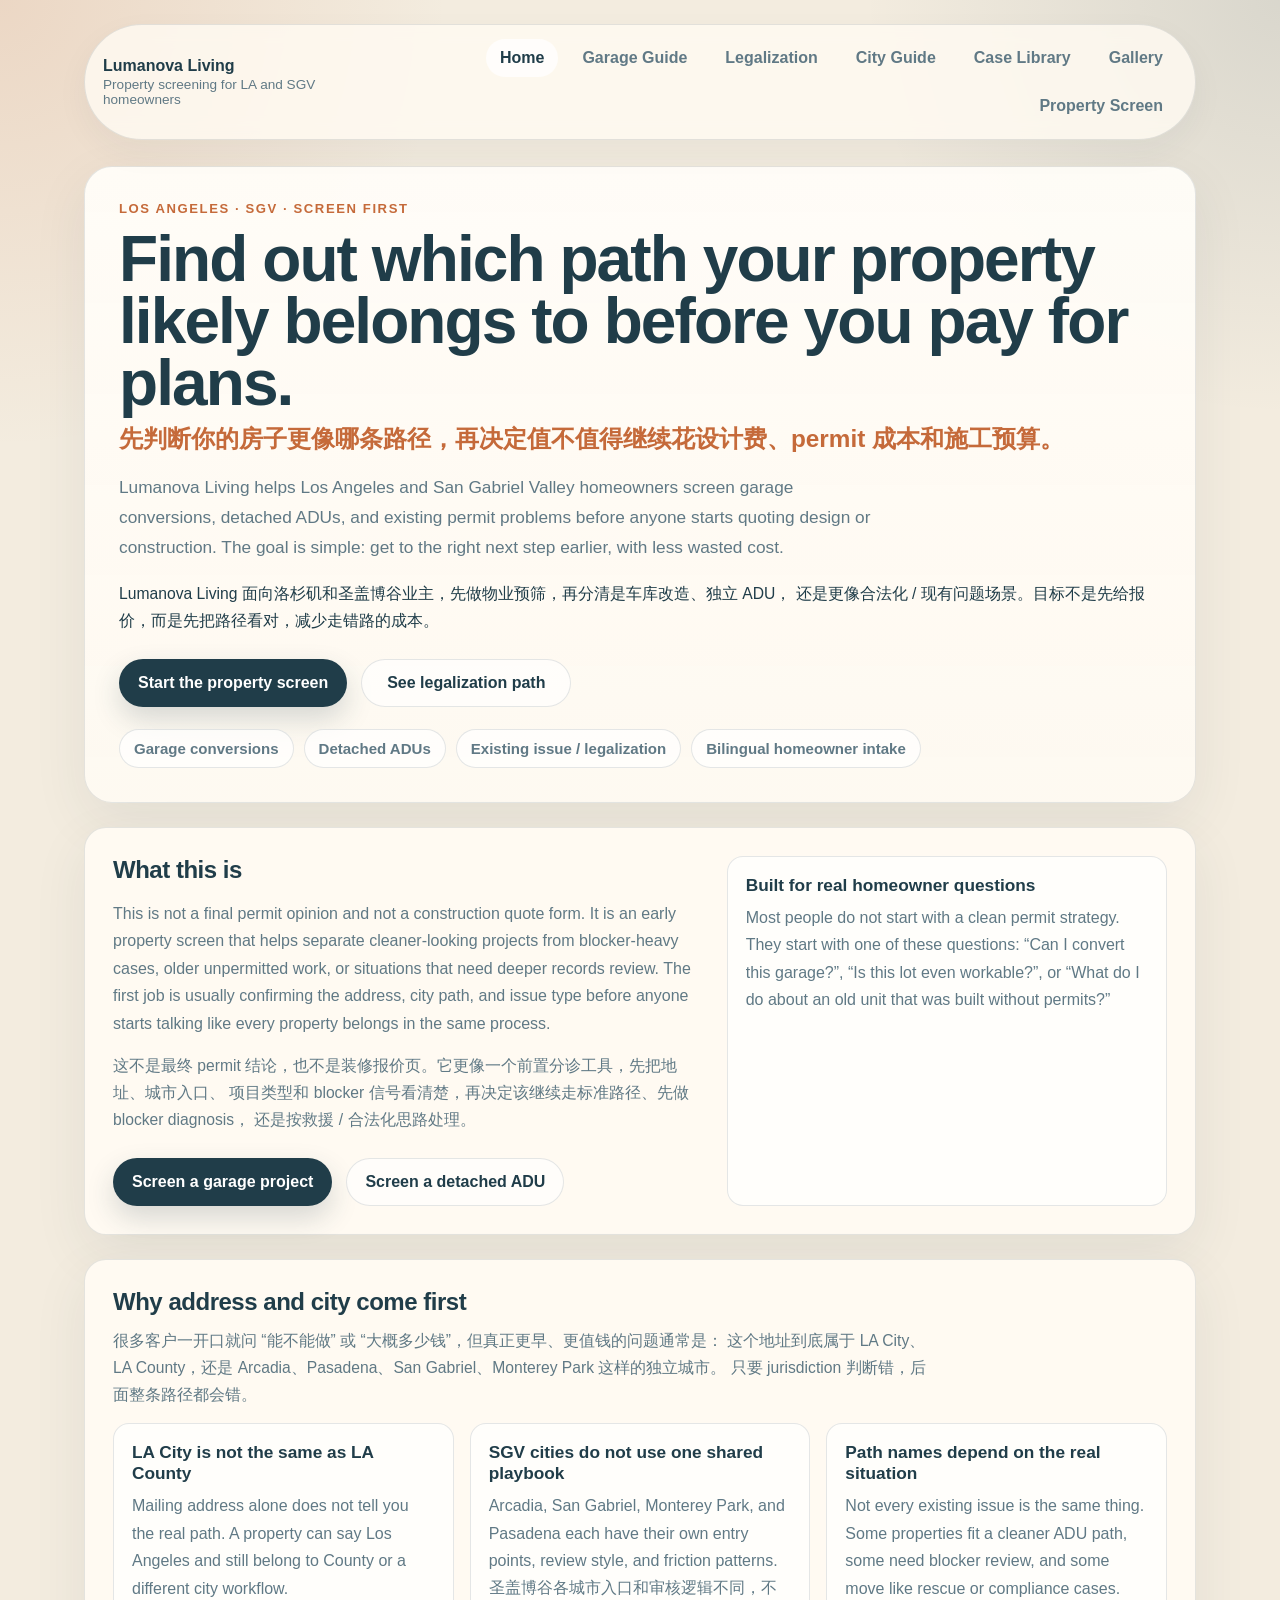
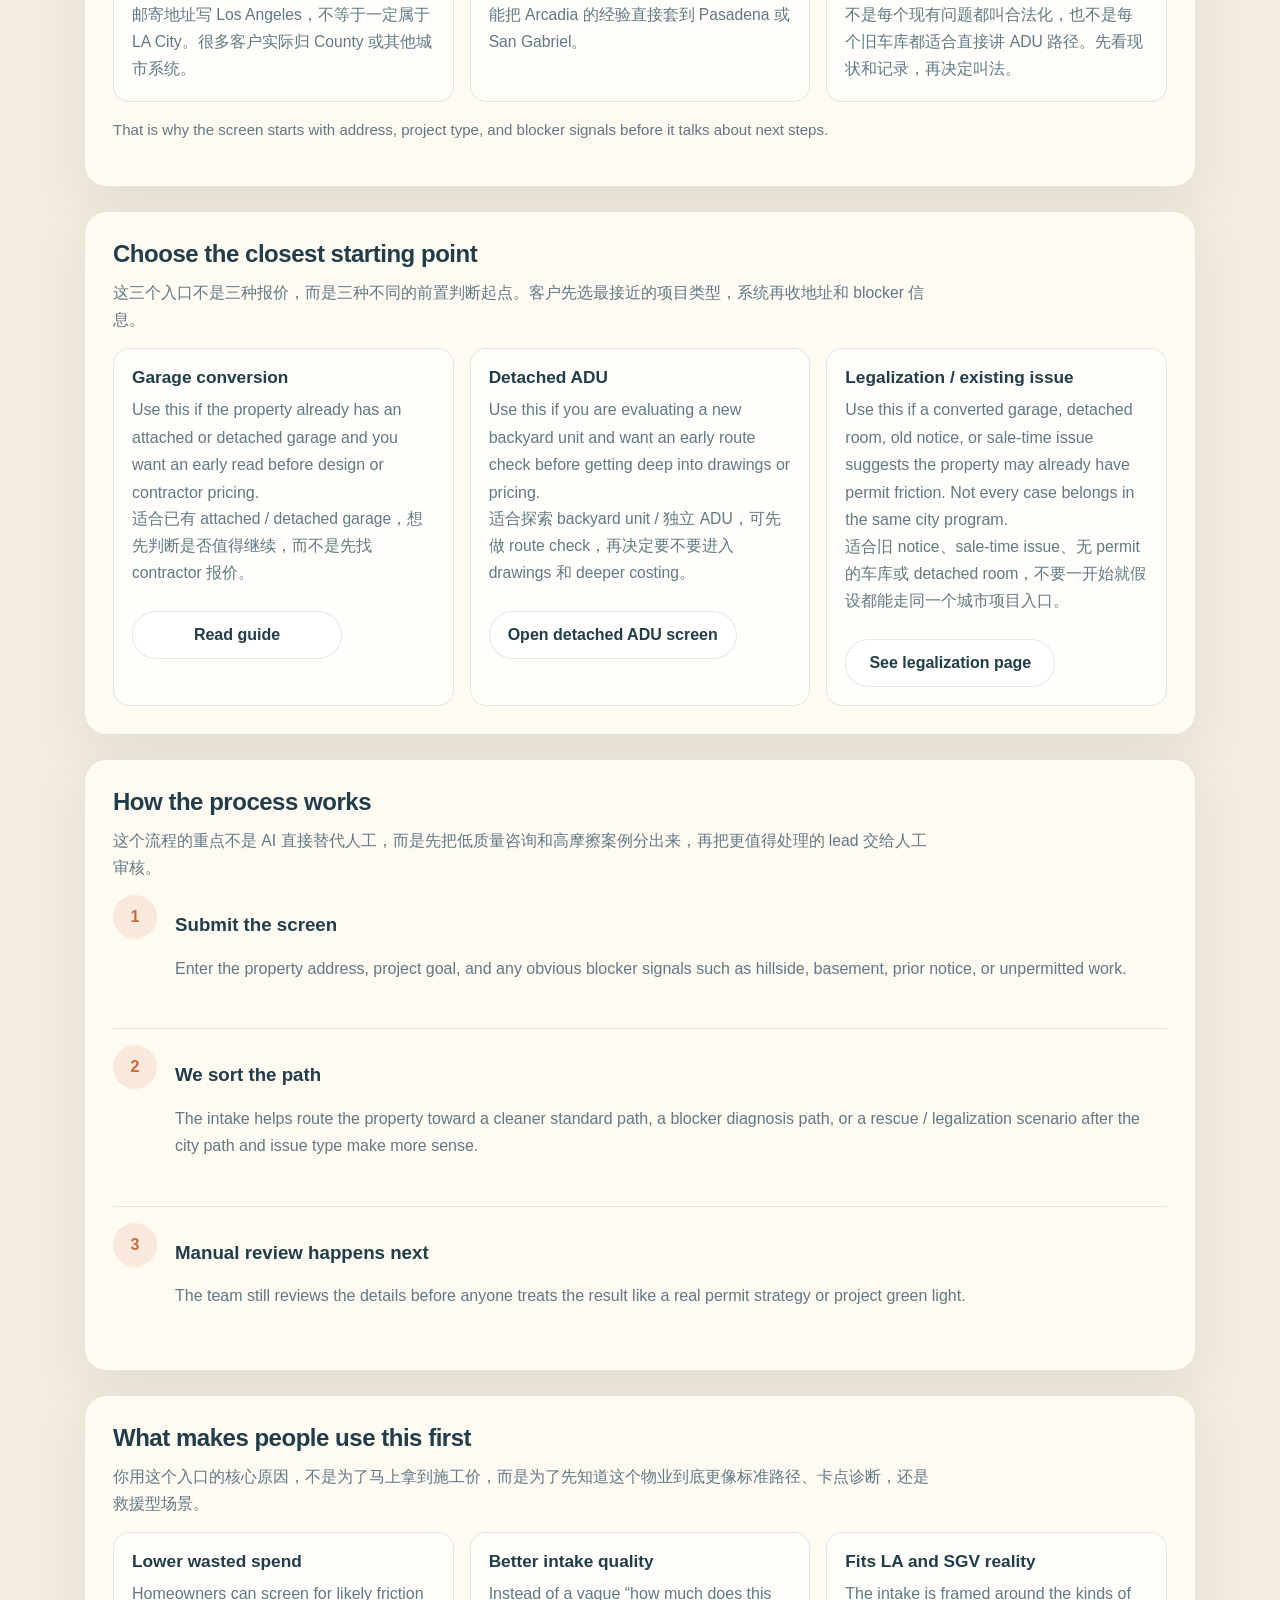
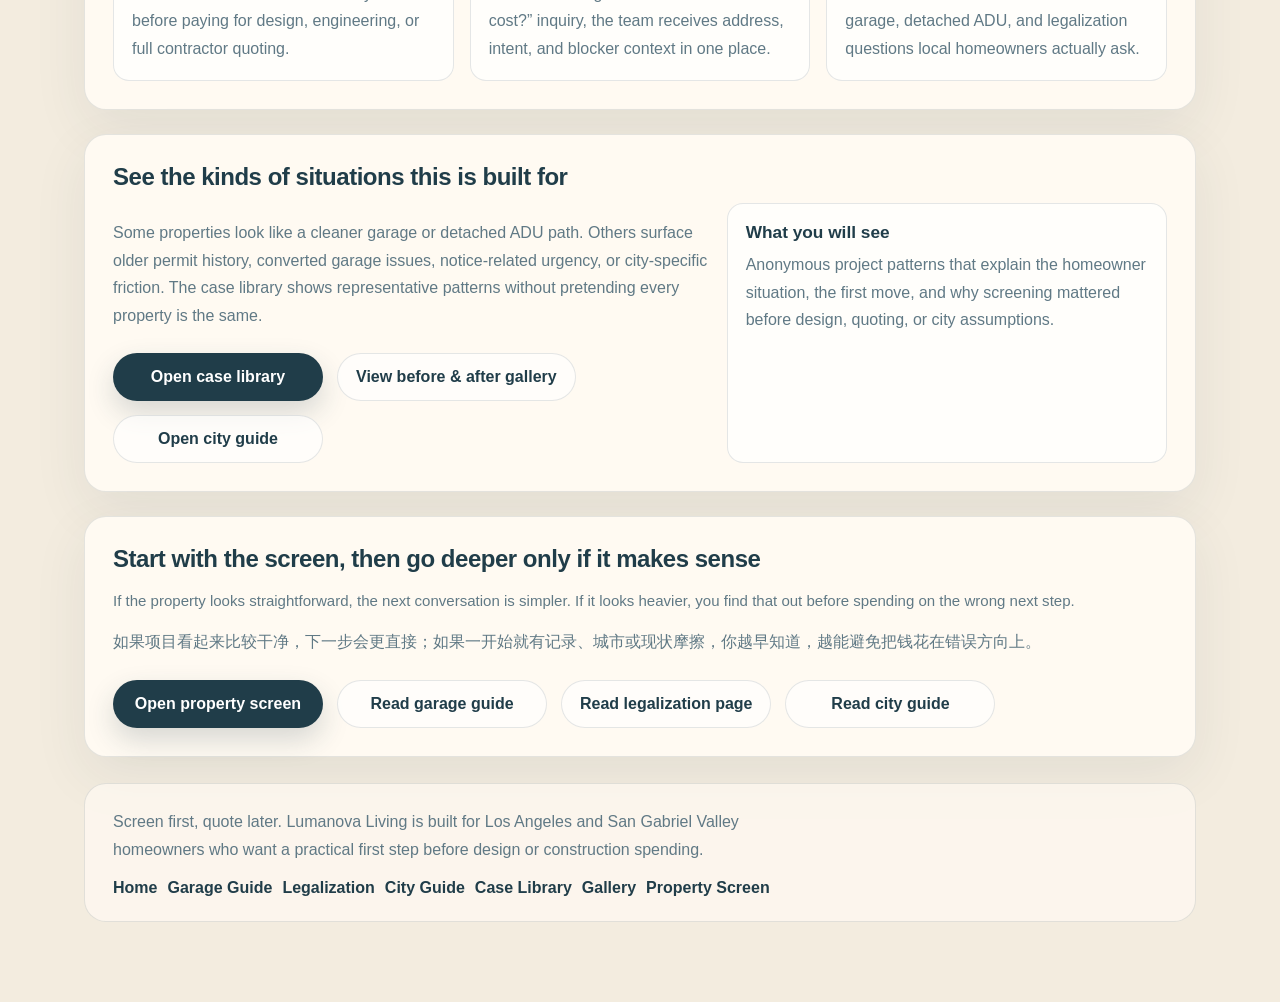
==== commit e3b1bc7a: "Add bilingual static pages and city guide" ====
--- a/docs/index.html
+++ b/docs/index.html
@@ -31,6 +31,7 @@
           <a class="nav-link is-active" href="./index.html">Home</a>
           <a class="nav-link" href="./garage-guide.html">Garage Guide</a>
           <a class="nav-link" href="./legalization.html">Legalization</a>
+          <a class="nav-link" href="./city-guide.html">City Guide</a>
           <a class="nav-link" href="./case-library.html">Case Library</a>
           <a class="nav-link" href="./gallery.html">Gallery</a>
           <a class="nav-link" href="https://lumanova-living-adu-screening-fzcdyrfu9pakal7eelwwzj.streamlit.app/">Property Screen</a>
@@ -39,11 +40,18 @@
 
       <section class="hero">
         <div class="eyebrow">Los Angeles · SGV · Screen First</div>
-        <h1>Find out which path your property likely belongs to before you pay for plans.</h1>
+        <h1>
+          Find out which path your property likely belongs to before you pay for plans.
+          <span class="zh-hero" lang="zh-CN">先判断你的房子更像哪条路径，再决定值不值得继续花设计费、permit 成本和施工预算。</span>
+        </h1>
         <p class="hero-copy">
           Lumanova Living helps Los Angeles and San Gabriel Valley homeowners screen garage conversions,
           detached ADUs, and existing permit problems before anyone starts quoting design or construction.
           The goal is simple: get to the right next step earlier, with less wasted cost.
+        </p>
+        <p class="zh-copy" lang="zh-CN">
+          Lumanova Living 面向洛杉矶和圣盖博谷业主，先做物业预筛，再分清是车库改造、独立 ADU，
+          还是更像合法化 / 现有问题场景。目标不是先给报价，而是先把路径看对，减少走错路的成本。
         </p>
         <div class="hero-actions">
           <a class="button primary" href="https://lumanova-living-adu-screening-fzcdyrfu9pakal7eelwwzj.streamlit.app/">Start the property screen</a>
@@ -67,6 +75,11 @@
             address, city path, and issue type before anyone starts talking like every property belongs in the
             same process.
           </p>
+          <p class="zh-copy" lang="zh-CN">
+            这不是最终 permit 结论，也不是装修报价页。它更像一个前置分诊工具，先把地址、城市入口、
+            项目类型和 blocker 信号看清楚，再决定该继续走标准路径、先做 blocker diagnosis，
+            还是按救援 / 合法化思路处理。
+          </p>
           <div class="section-actions">
             <a class="button primary" href="https://lumanova-living-adu-screening-fzcdyrfu9pakal7eelwwzj.streamlit.app/?entry=garage">Screen a garage project</a>
             <a class="button secondary" href="https://lumanova-living-adu-screening-fzcdyrfu9pakal7eelwwzj.streamlit.app/?entry=adu">Screen a detached ADU</a>
@@ -84,18 +97,26 @@
 
       <section class="section">
         <h2>Why address and city come first</h2>
+        <p class="section-kicker zh-copy" lang="zh-CN">
+          很多客户一开口就问 “能不能做” 或 “大概多少钱”，但真正更早、更值钱的问题通常是：
+          这个地址到底属于 LA City、LA County，还是 Arcadia、Pasadena、San Gabriel、Monterey Park 这样的独立城市。
+          只要 jurisdiction 判断错，后面整条路径都会错。
+        </p>
         <div class="grid-3">
           <article class="card">
             <h3>LA City is not the same as LA County</h3>
             <p>Mailing address alone does not tell you the real path. A property can say Los Angeles and still belong to County or a different city workflow.</p>
+            <p class="zh-copy" lang="zh-CN">邮寄地址写 Los Angeles，不等于一定属于 LA City。很多客户实际归 County 或其他城市系统。</p>
           </article>
           <article class="card">
             <h3>SGV cities do not use one shared playbook</h3>
             <p>Arcadia, San Gabriel, Monterey Park, and Pasadena each have their own entry points, review style, and friction patterns.</p>
+            <p class="zh-copy" lang="zh-CN">圣盖博谷各城市入口和审核逻辑不同，不能把 Arcadia 的经验直接套到 Pasadena 或 San Gabriel。</p>
           </article>
           <article class="card">
             <h3>Path names depend on the real situation</h3>
             <p>Not every existing issue is the same thing. Some properties fit a cleaner ADU path, some need blocker review, and some move like rescue or compliance cases.</p>
+            <p class="zh-copy" lang="zh-CN">不是每个现有问题都叫合法化，也不是每个旧车库都适合直接讲 ADU 路径。先看现状和记录，再决定叫法。</p>
           </article>
         </div>
         <p class="micro">
@@ -105,10 +126,14 @@
 
       <section class="section">
         <h2>Choose the closest starting point</h2>
+        <p class="section-kicker zh-copy" lang="zh-CN">
+          这三个入口不是三种报价，而是三种不同的前置判断起点。客户先选最接近的项目类型，系统再收地址和 blocker 信息。
+        </p>
         <div class="grid-3">
           <article class="card">
             <h3>Garage conversion</h3>
             <p>Use this if the property already has an attached or detached garage and you want an early read before design or contractor pricing.</p>
+            <p class="zh-copy" lang="zh-CN">适合已有 attached / detached garage，想先判断是否值得继续，而不是先找 contractor 报价。</p>
             <div class="section-actions">
               <a class="button secondary" href="./garage-guide.html">Read guide</a>
             </div>
@@ -116,6 +141,7 @@
           <article class="card">
             <h3>Detached ADU</h3>
             <p>Use this if you are evaluating a new backyard unit and want an early route check before getting deep into drawings or pricing.</p>
+            <p class="zh-copy" lang="zh-CN">适合探索 backyard unit / 独立 ADU，可先做 route check，再决定要不要进入 drawings 和 deeper costing。</p>
             <div class="section-actions">
               <a class="button secondary" href="https://lumanova-living-adu-screening-fzcdyrfu9pakal7eelwwzj.streamlit.app/?entry=adu">Open detached ADU screen</a>
             </div>
@@ -123,6 +149,7 @@
           <article class="card">
             <h3>Legalization / existing issue</h3>
             <p>Use this if a converted garage, detached room, old notice, or sale-time issue suggests the property may already have permit friction. Not every case belongs in the same city program.</p>
+            <p class="zh-copy" lang="zh-CN">适合旧 notice、sale-time issue、无 permit 的车库或 detached room，不要一开始就假设都能走同一个城市项目入口。</p>
             <div class="section-actions">
               <a class="button secondary" href="./legalization.html">See legalization page</a>
             </div>
@@ -132,6 +159,9 @@
 
       <section class="section">
         <h2>How the process works</h2>
+        <p class="section-kicker zh-copy" lang="zh-CN">
+          这个流程的重点不是 AI 直接替代人工，而是先把低质量咨询和高摩擦案例分出来，再把更值得处理的 lead 交给人工审核。
+        </p>
         <div class="process-list">
           <div class="process-step">
             <div class="step-badge">1</div>
@@ -159,6 +189,9 @@
 
       <section class="section">
         <h2>What makes people use this first</h2>
+        <p class="section-kicker zh-copy" lang="zh-CN">
+          你用这个入口的核心原因，不是为了马上拿到施工价，而是为了先知道这个物业到底更像标准路径、卡点诊断，还是救援型场景。
+        </p>
         <div class="grid-3">
           <article class="card">
             <h3>Lower wasted spend</h3>
@@ -187,6 +220,7 @@
             <div class="section-actions">
               <a class="button primary" href="./case-library.html">Open case library</a>
               <a class="button secondary" href="./gallery.html">View before &amp; after gallery</a>
+              <a class="button secondary" href="./city-guide.html">Open city guide</a>
             </div>
           </div>
           <div class="card">
@@ -204,10 +238,14 @@
         <p class="micro">
           If the property looks straightforward, the next conversation is simpler. If it looks heavier, you find that out before spending on the wrong next step.
         </p>
+        <p class="zh-copy" lang="zh-CN">
+          如果项目看起来比较干净，下一步会更直接；如果一开始就有记录、城市或现状摩擦，你越早知道，越能避免把钱花在错误方向上。
+        </p>
         <div class="section-actions">
           <a class="button primary" href="https://lumanova-living-adu-screening-fzcdyrfu9pakal7eelwwzj.streamlit.app/">Open property screen</a>
           <a class="button secondary" href="./garage-guide.html">Read garage guide</a>
           <a class="button secondary" href="./legalization.html">Read legalization page</a>
+          <a class="button secondary" href="./city-guide.html">Read city guide</a>
         </div>
       </section>
 
@@ -219,11 +257,13 @@
           <a href="./index.html">Home</a>
           <a href="./garage-guide.html">Garage Guide</a>
           <a href="./legalization.html">Legalization</a>
+          <a href="./city-guide.html">City Guide</a>
           <a href="./case-library.html">Case Library</a>
           <a href="./gallery.html">Gallery</a>
           <a href="https://lumanova-living-adu-screening-fzcdyrfu9pakal7eelwwzj.streamlit.app/">Property Screen</a>
         </div>
       </footer>
     </div>
-  </body>
+    <!-- deploy: gallery refresh -->
+</body>
 </html>
--- a/docs/site.css
+++ b/docs/site.css
@@ -118,6 +118,16 @@
   letter-spacing: -0.03em;
 }
 
+.zh-hero {
+  display: block;
+  margin-top: 10px;
+  color: var(--accent);
+  font-size: 0.38em;
+  line-height: 1.24;
+  letter-spacing: 0;
+  font-weight: 700;
+}
+
 .hero-copy,
 .page-sub {
   max-width: 760px;
@@ -204,6 +214,24 @@
   line-height: 1.72;
 }
 
+.section-kicker {
+  max-width: 820px;
+  margin: 0 0 14px;
+  color: var(--muted);
+  line-height: 1.72;
+}
+
+.zh-copy {
+  margin-top: 10px;
+  color: var(--text);
+  line-height: 1.76;
+  font-size: 0.98rem;
+}
+
+.zh-copy strong {
+  color: var(--text);
+}
+
 .section ul {
   margin: 12px 0 0;
   padding-left: 22px;
@@ -400,6 +428,37 @@
   border: 1px solid rgba(32, 61, 73, 0.08);
 }
 
+.guide-table {
+  width: 100%;
+  margin-top: 14px;
+  border-collapse: collapse;
+}
+
+.guide-table th,
+.guide-table td {
+  text-align: left;
+  vertical-align: top;
+  padding: 14px 12px;
+  border-top: 1px solid var(--line);
+}
+
+.guide-table th {
+  color: var(--muted);
+  font-size: 0.82rem;
+  letter-spacing: 0.1em;
+  text-transform: uppercase;
+}
+
+.guide-table a {
+  color: var(--accent);
+  font-weight: 700;
+  text-decoration: none;
+}
+
+.guide-table a:hover {
+  text-decoration: underline;
+}
+
 @media (max-width: 900px) {
   .split-highlight {
     grid-template-columns: 1fr;
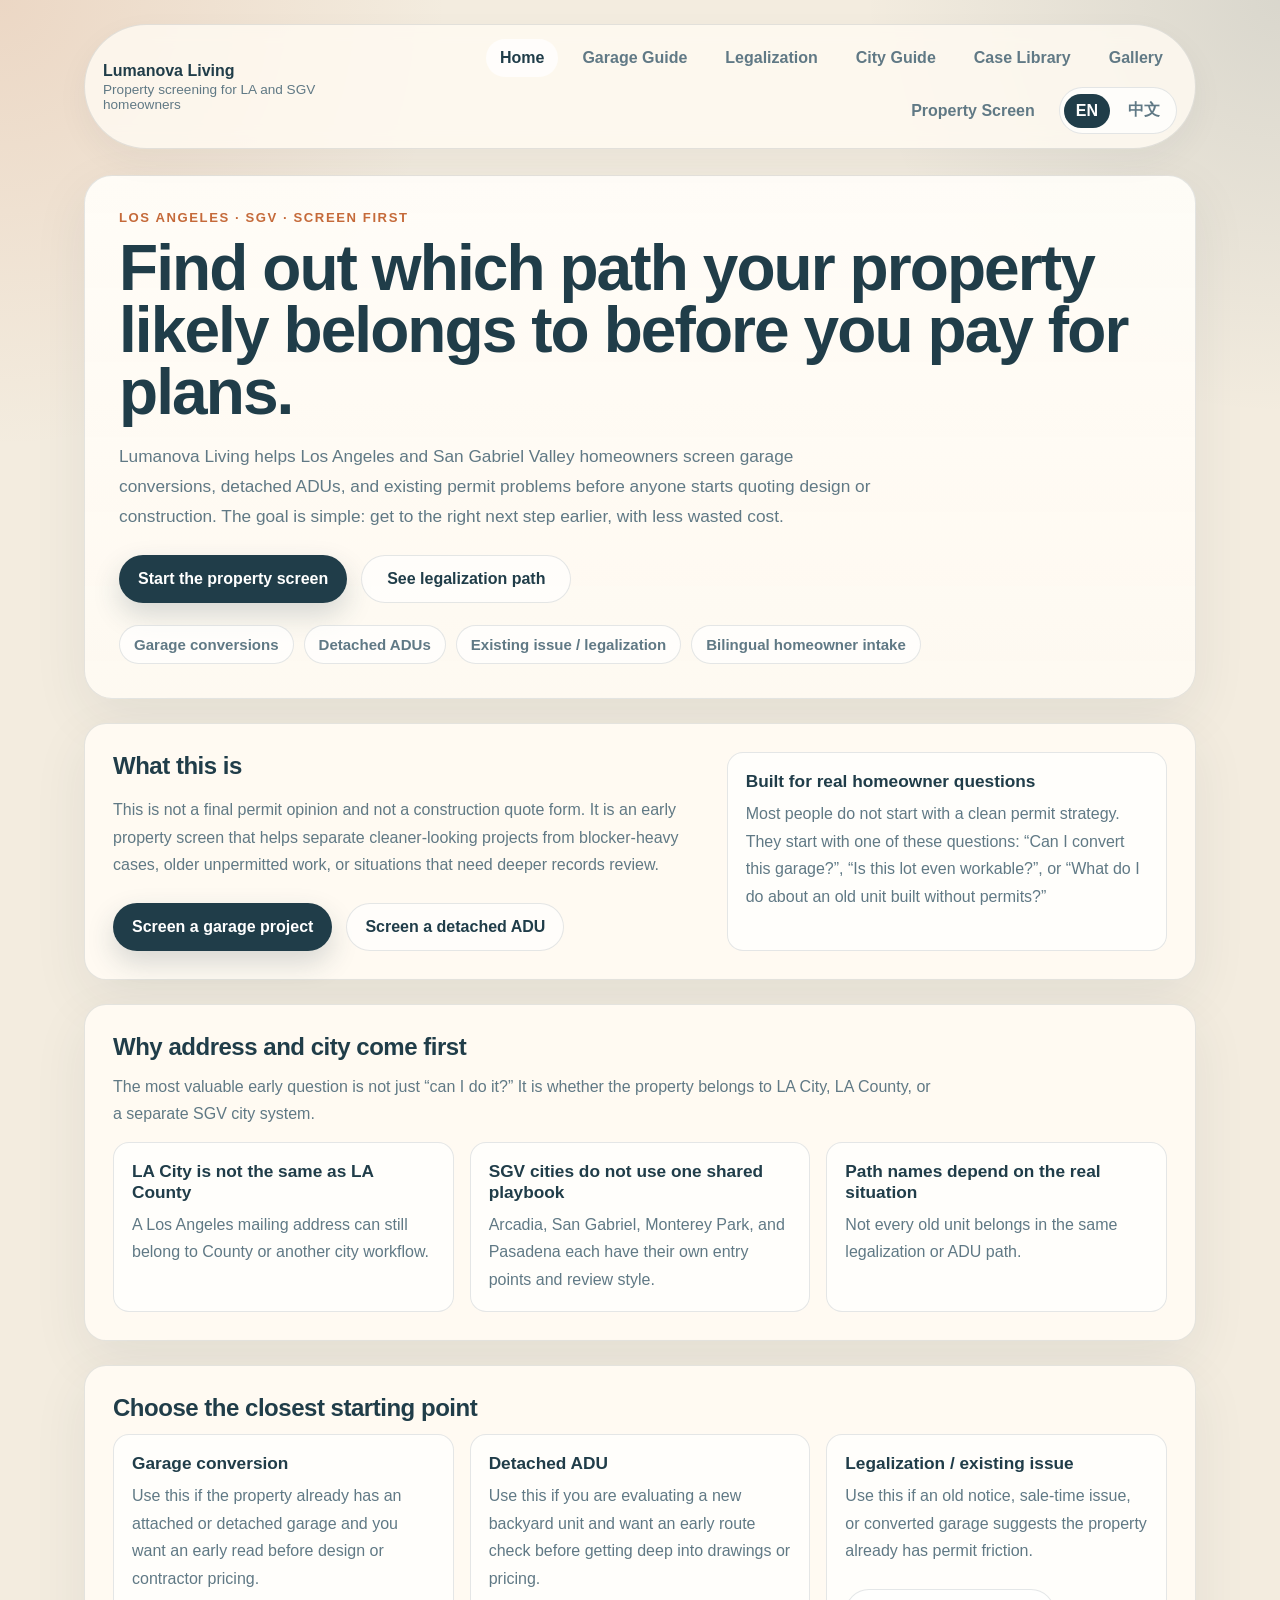
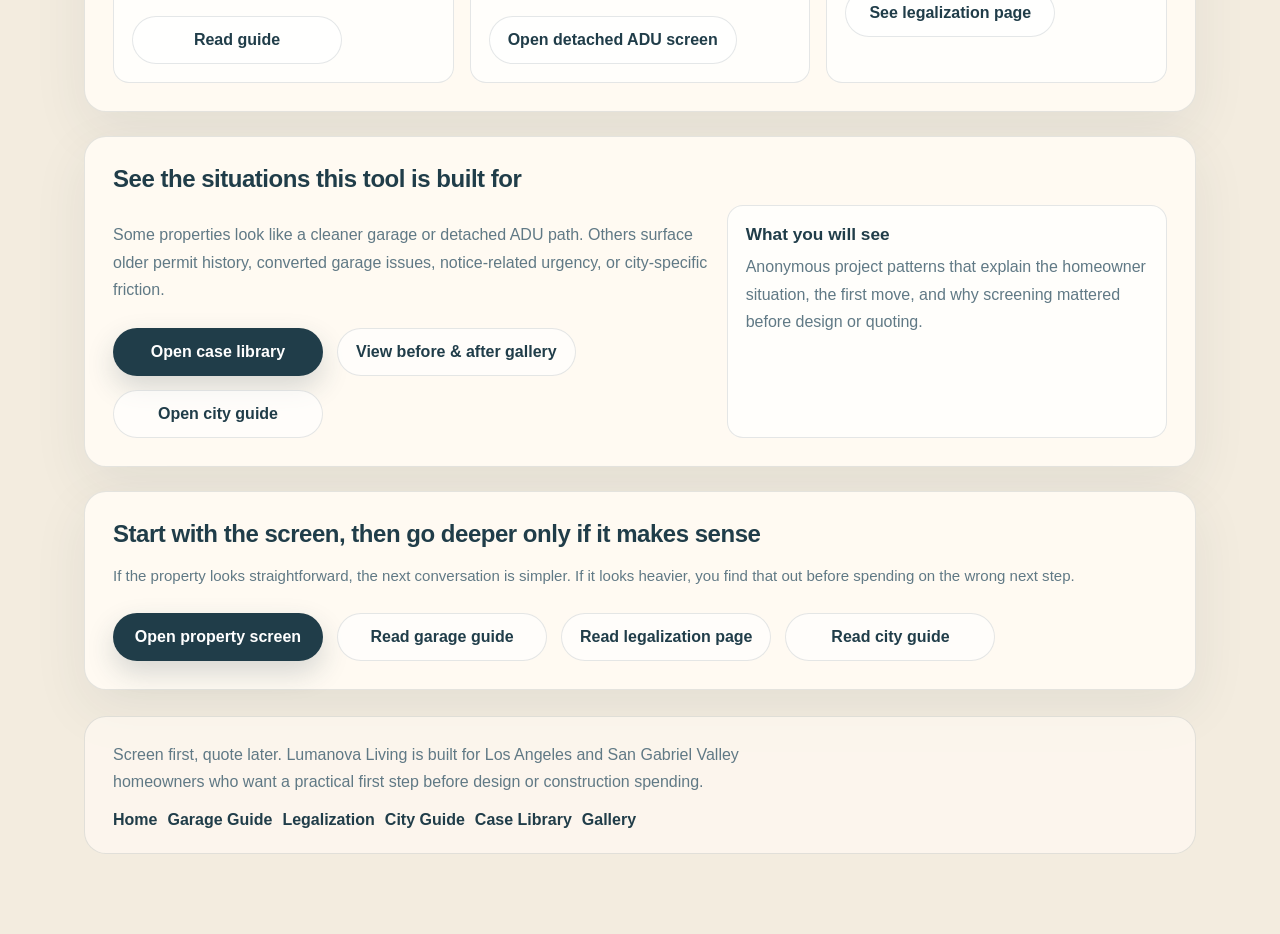
==== commit c8d5cbc7: "Add top-right language toggle for static pages" ====
--- a/docs/index.html
+++ b/docs/index.html
@@ -1,5 +1,5 @@
 <!DOCTYPE html>
-<html lang="en">
+<html lang="en" data-ui-lang="en">
   <head>
     <meta charset="UTF-8" />
     <meta name="viewport" content="width=device-width, initial-scale=1.0" />
@@ -19,251 +19,214 @@
     />
     <meta property="og:type" content="website" />
     <link rel="stylesheet" href="./site.css" />
+    <script src="./site.js" defer></script>
   </head>
   <body>
     <div class="site-shell">
       <header class="site-nav">
         <div class="brand-lockup">
           <div class="brand-name">Lumanova Living</div>
-          <div class="brand-tag">Property screening for LA and SGV homeowners</div>
+          <div class="brand-tag">
+            <span data-lang="en">Property screening for LA and SGV homeowners</span>
+            <span data-lang="zh">洛杉矶与圣盖博谷业主的物业预筛工具</span>
+          </div>
         </div>
         <nav class="nav-links">
-          <a class="nav-link is-active" href="./index.html">Home</a>
-          <a class="nav-link" href="./garage-guide.html">Garage Guide</a>
-          <a class="nav-link" href="./legalization.html">Legalization</a>
-          <a class="nav-link" href="./city-guide.html">City Guide</a>
-          <a class="nav-link" href="./case-library.html">Case Library</a>
-          <a class="nav-link" href="./gallery.html">Gallery</a>
-          <a class="nav-link" href="https://lumanova-living-adu-screening-fzcdyrfu9pakal7eelwwzj.streamlit.app/">Property Screen</a>
+          <a class="nav-link is-active" href="./index.html"><span data-lang="en">Home</span><span data-lang="zh">首页</span></a>
+          <a class="nav-link" href="./garage-guide.html"><span data-lang="en">Garage Guide</span><span data-lang="zh">车库指南</span></a>
+          <a class="nav-link" href="./legalization.html"><span data-lang="en">Legalization</span><span data-lang="zh">合法化</span></a>
+          <a class="nav-link" href="./city-guide.html"><span data-lang="en">City Guide</span><span data-lang="zh">城市入口</span></a>
+          <a class="nav-link" href="./case-library.html"><span data-lang="en">Case Library</span><span data-lang="zh">案例库</span></a>
+          <a class="nav-link" href="./gallery.html"><span data-lang="en">Gallery</span><span data-lang="zh">作品展示</span></a>
+          <a class="nav-link" href="https://lumanova-living-adu-screening-fzcdyrfu9pakal7eelwwzj.streamlit.app/"><span data-lang="en">Property Screen</span><span data-lang="zh">开始预筛</span></a>
+          <div class="lang-switch" aria-label="Language switch">
+            <button class="lang-button" type="button" data-set-lang="en" aria-pressed="true">EN</button>
+            <button class="lang-button" type="button" data-set-lang="zh" aria-pressed="false">中文</button>
+          </div>
         </nav>
       </header>
 
       <section class="hero">
-        <div class="eyebrow">Los Angeles · SGV · Screen First</div>
-        <h1>
-          Find out which path your property likely belongs to before you pay for plans.
-          <span class="zh-hero" lang="zh-CN">先判断你的房子更像哪条路径，再决定值不值得继续花设计费、permit 成本和施工预算。</span>
-        </h1>
-        <p class="hero-copy">
+        <div class="eyebrow">
+          <span data-lang="en">Los Angeles · SGV · Screen First</span>
+          <span data-lang="zh">洛杉矶 · 圣盖博谷 · 先筛选再行动</span>
+        </div>
+        <h1 data-lang="en">Find out which path your property likely belongs to before you pay for plans.</h1>
+        <h1 data-lang="zh">先判断你的房子更像哪条路径，再决定值不值得继续花设计费、permit 成本和施工预算。</h1>
+        <p class="hero-copy" data-lang="en">
           Lumanova Living helps Los Angeles and San Gabriel Valley homeowners screen garage conversions,
           detached ADUs, and existing permit problems before anyone starts quoting design or construction.
           The goal is simple: get to the right next step earlier, with less wasted cost.
         </p>
-        <p class="zh-copy" lang="zh-CN">
+        <p class="hero-copy" data-lang="zh">
           Lumanova Living 面向洛杉矶和圣盖博谷业主，先做物业预筛，再分清是车库改造、独立 ADU，
           还是更像合法化 / 现有问题场景。目标不是先给报价，而是先把路径看对，减少走错路的成本。
         </p>
         <div class="hero-actions">
-          <a class="button primary" href="https://lumanova-living-adu-screening-fzcdyrfu9pakal7eelwwzj.streamlit.app/">Start the property screen</a>
-          <a class="button secondary" href="./legalization.html">See legalization path</a>
+          <a class="button primary" href="https://lumanova-living-adu-screening-fzcdyrfu9pakal7eelwwzj.streamlit.app/"><span data-lang="en">Start the property screen</span><span data-lang="zh">开始物业预筛</span></a>
+          <a class="button secondary" href="./legalization.html"><span data-lang="en">See legalization path</span><span data-lang="zh">查看合法化路径</span></a>
         </div>
         <div class="pill-row">
-          <span class="pill">Garage conversions</span>
-          <span class="pill">Detached ADUs</span>
-          <span class="pill">Existing issue / legalization</span>
-          <span class="pill">Bilingual homeowner intake</span>
+          <span class="pill"><span data-lang="en">Garage conversions</span><span data-lang="zh">车库改造</span></span>
+          <span class="pill"><span data-lang="en">Detached ADUs</span><span data-lang="zh">独立 ADU</span></span>
+          <span class="pill"><span data-lang="en">Existing issue / legalization</span><span data-lang="zh">现有问题 / 合法化</span></span>
+          <span class="pill"><span data-lang="en">Bilingual homeowner intake</span><span data-lang="zh">中英双语业主入口</span></span>
         </div>
       </section>
 
       <section class="section split-highlight">
         <div>
-          <h2>What this is</h2>
-          <p>
-            This is not a final permit opinion and not a construction quote form. It is an early property
-            screen that helps separate cleaner-looking projects from blocker-heavy cases, older unpermitted
-            work, or situations that need deeper records review. The first job is usually confirming the
-            address, city path, and issue type before anyone starts talking like every property belongs in the
-            same process.
-          </p>
-          <p class="zh-copy" lang="zh-CN">
+          <h2 data-lang="en">What this is</h2>
+          <h2 data-lang="zh">这是什么</h2>
+          <p data-lang="en">
+            This is not a final permit opinion and not a construction quote form. It is an early property screen
+            that helps separate cleaner-looking projects from blocker-heavy cases, older unpermitted work,
+            or situations that need deeper records review.
+          </p>
+          <p data-lang="zh">
             这不是最终 permit 结论，也不是装修报价页。它更像一个前置分诊工具，先把地址、城市入口、
             项目类型和 blocker 信号看清楚，再决定该继续走标准路径、先做 blocker diagnosis，
             还是按救援 / 合法化思路处理。
           </p>
           <div class="section-actions">
-            <a class="button primary" href="https://lumanova-living-adu-screening-fzcdyrfu9pakal7eelwwzj.streamlit.app/?entry=garage">Screen a garage project</a>
-            <a class="button secondary" href="https://lumanova-living-adu-screening-fzcdyrfu9pakal7eelwwzj.streamlit.app/?entry=adu">Screen a detached ADU</a>
+            <a class="button primary" href="https://lumanova-living-adu-screening-fzcdyrfu9pakal7eelwwzj.streamlit.app/?entry=garage"><span data-lang="en">Screen a garage project</span><span data-lang="zh">筛选车库项目</span></a>
+            <a class="button secondary" href="https://lumanova-living-adu-screening-fzcdyrfu9pakal7eelwwzj.streamlit.app/?entry=adu"><span data-lang="en">Screen a detached ADU</span><span data-lang="zh">筛选独立 ADU</span></a>
           </div>
         </div>
         <div class="card">
-          <h3>Built for real homeowner questions</h3>
-          <p>
+          <h3 data-lang="en">Built for real homeowner questions</h3>
+          <h3 data-lang="zh">围绕真实业主问题设计</h3>
+          <p data-lang="en">
             Most people do not start with a clean permit strategy. They start with one of these questions:
-            “Can I convert this garage?”, “Is this lot even workable?”, or “What do I do about an old unit
-            that was built without permits?”
-          </p>
-        </div>
-      </section>
-
-      <section class="section">
-        <h2>Why address and city come first</h2>
-        <p class="section-kicker zh-copy" lang="zh-CN">
+            “Can I convert this garage?”, “Is this lot even workable?”, or “What do I do about an old unit built without permits?”
+          </p>
+          <p data-lang="zh">
+            大多数业主一开始不会带着清晰的 permit 路线进来，而是先问：
+            “这个车库能不能改？”“这块地到底能不能做？”“旧的无 permit 单元现在该怎么办？”
+          </p>
+        </div>
+      </section>
+
+      <section class="section">
+        <h2 data-lang="en">Why address and city come first</h2>
+        <h2 data-lang="zh">为什么地址和城市要放在最前面</h2>
+        <p class="section-kicker" data-lang="en">
+          The most valuable early question is not just “can I do it?” It is whether the property belongs to LA City,
+          LA County, or a separate SGV city system.
+        </p>
+        <p class="section-kicker" data-lang="zh">
           很多客户一开口就问 “能不能做” 或 “大概多少钱”，但真正更早、更值钱的问题通常是：
           这个地址到底属于 LA City、LA County，还是 Arcadia、Pasadena、San Gabriel、Monterey Park 这样的独立城市。
-          只要 jurisdiction 判断错，后面整条路径都会错。
         </p>
         <div class="grid-3">
           <article class="card">
-            <h3>LA City is not the same as LA County</h3>
-            <p>Mailing address alone does not tell you the real path. A property can say Los Angeles and still belong to County or a different city workflow.</p>
-            <p class="zh-copy" lang="zh-CN">邮寄地址写 Los Angeles，不等于一定属于 LA City。很多客户实际归 County 或其他城市系统。</p>
-          </article>
-          <article class="card">
-            <h3>SGV cities do not use one shared playbook</h3>
-            <p>Arcadia, San Gabriel, Monterey Park, and Pasadena each have their own entry points, review style, and friction patterns.</p>
-            <p class="zh-copy" lang="zh-CN">圣盖博谷各城市入口和审核逻辑不同，不能把 Arcadia 的经验直接套到 Pasadena 或 San Gabriel。</p>
-          </article>
-          <article class="card">
-            <h3>Path names depend on the real situation</h3>
-            <p>Not every existing issue is the same thing. Some properties fit a cleaner ADU path, some need blocker review, and some move like rescue or compliance cases.</p>
-            <p class="zh-copy" lang="zh-CN">不是每个现有问题都叫合法化，也不是每个旧车库都适合直接讲 ADU 路径。先看现状和记录，再决定叫法。</p>
-          </article>
-        </div>
-        <p class="micro">
-          That is why the screen starts with address, project type, and blocker signals before it talks about next steps.
-        </p>
-      </section>
-
-      <section class="section">
-        <h2>Choose the closest starting point</h2>
-        <p class="section-kicker zh-copy" lang="zh-CN">
-          这三个入口不是三种报价，而是三种不同的前置判断起点。客户先选最接近的项目类型，系统再收地址和 blocker 信息。
-        </p>
+            <h3 data-lang="en">LA City is not the same as LA County</h3>
+            <h3 data-lang="zh">LA City 和 LA County 不是一回事</h3>
+            <p data-lang="en">A Los Angeles mailing address can still belong to County or another city workflow.</p>
+            <p data-lang="zh">邮寄地址写 Los Angeles，不等于一定属于 LA City。很多客户实际归 County 或其他城市系统。</p>
+          </article>
+          <article class="card">
+            <h3 data-lang="en">SGV cities do not use one shared playbook</h3>
+            <h3 data-lang="zh">圣盖博谷各城市不是一套剧本</h3>
+            <p data-lang="en">Arcadia, San Gabriel, Monterey Park, and Pasadena each have their own entry points and review style.</p>
+            <p data-lang="zh">Arcadia、San Gabriel、Monterey Park、Pasadena 各自有不同的入口和审核逻辑。</p>
+          </article>
+          <article class="card">
+            <h3 data-lang="en">Path names depend on the real situation</h3>
+            <h3 data-lang="zh">路径名称取决于真实情况</h3>
+            <p data-lang="en">Not every old unit belongs in the same legalization or ADU path.</p>
+            <p data-lang="zh">不是每个现有问题都叫合法化，也不是每个旧车库都适合直接讲 ADU 路径。</p>
+          </article>
+        </div>
+      </section>
+
+      <section class="section">
+        <h2 data-lang="en">Choose the closest starting point</h2>
+        <h2 data-lang="zh">先选最接近的起点</h2>
         <div class="grid-3">
           <article class="card">
             <h3>Garage conversion</h3>
-            <p>Use this if the property already has an attached or detached garage and you want an early read before design or contractor pricing.</p>
-            <p class="zh-copy" lang="zh-CN">适合已有 attached / detached garage，想先判断是否值得继续，而不是先找 contractor 报价。</p>
-            <div class="section-actions">
-              <a class="button secondary" href="./garage-guide.html">Read guide</a>
+            <p data-lang="en">Use this if the property already has an attached or detached garage and you want an early read before design or contractor pricing.</p>
+            <p data-lang="zh">适合已有 attached / detached garage，想先判断是否值得继续，而不是先找 contractor 报价。</p>
+            <div class="section-actions">
+              <a class="button secondary" href="./garage-guide.html"><span data-lang="en">Read guide</span><span data-lang="zh">查看指南</span></a>
             </div>
           </article>
           <article class="card">
             <h3>Detached ADU</h3>
-            <p>Use this if you are evaluating a new backyard unit and want an early route check before getting deep into drawings or pricing.</p>
-            <p class="zh-copy" lang="zh-CN">适合探索 backyard unit / 独立 ADU，可先做 route check，再决定要不要进入 drawings 和 deeper costing。</p>
-            <div class="section-actions">
-              <a class="button secondary" href="https://lumanova-living-adu-screening-fzcdyrfu9pakal7eelwwzj.streamlit.app/?entry=adu">Open detached ADU screen</a>
-            </div>
-          </article>
-          <article class="card">
-            <h3>Legalization / existing issue</h3>
-            <p>Use this if a converted garage, detached room, old notice, or sale-time issue suggests the property may already have permit friction. Not every case belongs in the same city program.</p>
-            <p class="zh-copy" lang="zh-CN">适合旧 notice、sale-time issue、无 permit 的车库或 detached room，不要一开始就假设都能走同一个城市项目入口。</p>
-            <div class="section-actions">
-              <a class="button secondary" href="./legalization.html">See legalization page</a>
-            </div>
-          </article>
-        </div>
-      </section>
-
-      <section class="section">
-        <h2>How the process works</h2>
-        <p class="section-kicker zh-copy" lang="zh-CN">
-          这个流程的重点不是 AI 直接替代人工，而是先把低质量咨询和高摩擦案例分出来，再把更值得处理的 lead 交给人工审核。
-        </p>
-        <div class="process-list">
-          <div class="process-step">
-            <div class="step-badge">1</div>
-            <div>
-              <h3>Submit the screen</h3>
-              <p>Enter the property address, project goal, and any obvious blocker signals such as hillside, basement, prior notice, or unpermitted work.</p>
-            </div>
-          </div>
-          <div class="process-step">
-            <div class="step-badge">2</div>
-            <div>
-              <h3>We sort the path</h3>
-              <p>The intake helps route the property toward a cleaner standard path, a blocker diagnosis path, or a rescue / legalization scenario after the city path and issue type make more sense.</p>
-            </div>
-          </div>
-          <div class="process-step">
-            <div class="step-badge">3</div>
-            <div>
-              <h3>Manual review happens next</h3>
-              <p>The team still reviews the details before anyone treats the result like a real permit strategy or project green light.</p>
-            </div>
-          </div>
-        </div>
-      </section>
-
-      <section class="section">
-        <h2>What makes people use this first</h2>
-        <p class="section-kicker zh-copy" lang="zh-CN">
-          你用这个入口的核心原因，不是为了马上拿到施工价，而是为了先知道这个物业到底更像标准路径、卡点诊断，还是救援型场景。
-        </p>
-        <div class="grid-3">
-          <article class="card">
-            <h3>Lower wasted spend</h3>
-            <p>Homeowners can screen for likely friction before paying for design, engineering, or full contractor quoting.</p>
-          </article>
-          <article class="card">
-            <h3>Better intake quality</h3>
-            <p>Instead of a vague “how much does this cost?” inquiry, the team receives address, intent, and blocker context in one place.</p>
-          </article>
-          <article class="card">
-            <h3>Fits LA and SGV reality</h3>
-            <p>The intake is framed around the kinds of garage, detached ADU, and legalization questions local homeowners actually ask.</p>
-          </article>
-        </div>
-      </section>
-
-      <section class="section">
-        <h2>See the kinds of situations this is built for</h2>
+            <p data-lang="en">Use this if you are evaluating a new backyard unit and want an early route check before getting deep into drawings or pricing.</p>
+            <p data-lang="zh">适合探索 backyard unit / 独立 ADU，可先做 route check，再决定要不要进入 drawings 和 deeper costing。</p>
+            <div class="section-actions">
+              <a class="button secondary" href="https://lumanova-living-adu-screening-fzcdyrfu9pakal7eelwwzj.streamlit.app/?entry=adu"><span data-lang="en">Open detached ADU screen</span><span data-lang="zh">打开独立 ADU 预筛</span></a>
+            </div>
+          </article>
+          <article class="card">
+            <h3 data-lang="en">Legalization / existing issue</h3>
+            <h3 data-lang="zh">合法化 / 现有问题</h3>
+            <p data-lang="en">Use this if an old notice, sale-time issue, or converted garage suggests the property already has permit friction.</p>
+            <p data-lang="zh">适合旧 notice、sale-time issue、无 permit 的车库或 detached room，不要一开始就假设都能走同一个城市项目入口。</p>
+            <div class="section-actions">
+              <a class="button secondary" href="./legalization.html"><span data-lang="en">See legalization page</span><span data-lang="zh">查看合法化页面</span></a>
+            </div>
+          </article>
+        </div>
+      </section>
+
+      <section class="section">
+        <h2 data-lang="en">See the situations this tool is built for</h2>
+        <h2 data-lang="zh">看看这个工具是为哪些情况准备的</h2>
         <div class="split-highlight">
           <div>
-            <p>
+            <p data-lang="en">
               Some properties look like a cleaner garage or detached ADU path. Others surface older permit history,
-              converted garage issues, notice-related urgency, or city-specific friction. The case library shows
-              representative patterns without pretending every property is the same.
+              converted garage issues, notice-related urgency, or city-specific friction.
             </p>
-            <div class="section-actions">
-              <a class="button primary" href="./case-library.html">Open case library</a>
-              <a class="button secondary" href="./gallery.html">View before &amp; after gallery</a>
-              <a class="button secondary" href="./city-guide.html">Open city guide</a>
+            <p data-lang="zh">
+              有些物业更像干净的车库改造或独立 ADU 路径；另一些则会暴露旧 permit 历史、converted garage 问题、
+              notice 紧迫性或更重的城市审核摩擦。
+            </p>
+            <div class="section-actions">
+              <a class="button primary" href="./case-library.html"><span data-lang="en">Open case library</span><span data-lang="zh">打开案例库</span></a>
+              <a class="button secondary" href="./gallery.html"><span data-lang="en">View before &amp; after gallery</span><span data-lang="zh">查看前后对比图库</span></a>
+              <a class="button secondary" href="./city-guide.html"><span data-lang="en">Open city guide</span><span data-lang="zh">打开城市入口页</span></a>
             </div>
           </div>
           <div class="card">
-            <h3>What you will see</h3>
-            <p>
-              Anonymous project patterns that explain the homeowner situation, the first move, and why screening mattered
-              before design, quoting, or city assumptions.
-            </p>
-          </div>
-        </div>
-      </section>
-
-      <section class="section">
-        <h2>Start with the screen, then go deeper only if it makes sense</h2>
-        <p class="micro">
-          If the property looks straightforward, the next conversation is simpler. If it looks heavier, you find that out before spending on the wrong next step.
-        </p>
-        <p class="zh-copy" lang="zh-CN">
-          如果项目看起来比较干净，下一步会更直接；如果一开始就有记录、城市或现状摩擦，你越早知道，越能避免把钱花在错误方向上。
-        </p>
+            <h3 data-lang="en">What you will see</h3>
+            <h3 data-lang="zh">你会看到什么</h3>
+            <p data-lang="en">Anonymous project patterns that explain the homeowner situation, the first move, and why screening mattered before design or quoting.</p>
+            <p data-lang="zh">匿名案例模式，帮助你理解业主当前情况、应该先做什么，以及为什么要在设计、报价之前先做预筛。</p>
+          </div>
+        </div>
+      </section>
+
+      <section class="section">
+        <h2 data-lang="en">Start with the screen, then go deeper only if it makes sense</h2>
+        <h2 data-lang="zh">先做预筛，再决定是否继续深入</h2>
+        <p class="micro" data-lang="en">If the property looks straightforward, the next conversation is simpler. If it looks heavier, you find that out before spending on the wrong next step.</p>
+        <p class="micro" data-lang="zh">如果项目看起来比较干净，下一步会更直接；如果一开始就有记录、城市或现状摩擦，你越早知道，越能避免把钱花在错误方向上。</p>
         <div class="section-actions">
-          <a class="button primary" href="https://lumanova-living-adu-screening-fzcdyrfu9pakal7eelwwzj.streamlit.app/">Open property screen</a>
-          <a class="button secondary" href="./garage-guide.html">Read garage guide</a>
-          <a class="button secondary" href="./legalization.html">Read legalization page</a>
-          <a class="button secondary" href="./city-guide.html">Read city guide</a>
+          <a class="button primary" href="https://lumanova-living-adu-screening-fzcdyrfu9pakal7eelwwzj.streamlit.app/"><span data-lang="en">Open property screen</span><span data-lang="zh">打开物业预筛</span></a>
+          <a class="button secondary" href="./garage-guide.html"><span data-lang="en">Read garage guide</span><span data-lang="zh">查看车库指南</span></a>
+          <a class="button secondary" href="./legalization.html"><span data-lang="en">Read legalization page</span><span data-lang="zh">查看合法化页面</span></a>
+          <a class="button secondary" href="./city-guide.html"><span data-lang="en">Read city guide</span><span data-lang="zh">查看城市入口页</span></a>
         </div>
       </section>
 
       <footer class="site-footer">
         <div class="footer-copy">
-          Screen first, quote later. Lumanova Living is built for Los Angeles and San Gabriel Valley homeowners who want a practical first step before design or construction spending.
+          <span data-lang="en">Screen first, quote later. Lumanova Living is built for Los Angeles and San Gabriel Valley homeowners who want a practical first step before design or construction spending.</span>
+          <span data-lang="zh">先筛选，再谈报价。Lumanova Living 面向洛杉矶和圣盖博谷业主，帮助你在花设计费或施工预算之前，先走对第一步。</span>
         </div>
         <div class="footer-links">
-          <a href="./index.html">Home</a>
-          <a href="./garage-guide.html">Garage Guide</a>
-          <a href="./legalization.html">Legalization</a>
-          <a href="./city-guide.html">City Guide</a>
-          <a href="./case-library.html">Case Library</a>
-          <a href="./gallery.html">Gallery</a>
-          <a href="https://lumanova-living-adu-screening-fzcdyrfu9pakal7eelwwzj.streamlit.app/">Property Screen</a>
+          <a href="./index.html"><span data-lang="en">Home</span><span data-lang="zh">首页</span></a>
+          <a href="./garage-guide.html"><span data-lang="en">Garage Guide</span><span data-lang="zh">车库指南</span></a>
+          <a href="./legalization.html"><span data-lang="en">Legalization</span><span data-lang="zh">合法化</span></a>
+          <a href="./city-guide.html"><span data-lang="en">City Guide</span><span data-lang="zh">城市入口</span></a>
+          <a href="./case-library.html"><span data-lang="en">Case Library</span><span data-lang="zh">案例库</span></a>
+          <a href="./gallery.html"><span data-lang="en">Gallery</span><span data-lang="zh">作品展示</span></a>
         </div>
       </footer>
     </div>
-    <!-- deploy: gallery refresh -->
-</body>
+  </body>
 </html>
--- a/docs/site.css
+++ b/docs/site.css
@@ -78,6 +78,33 @@
   gap: 10px;
 }
 
+.lang-switch {
+  display: inline-flex;
+  align-items: center;
+  gap: 6px;
+  padding: 4px;
+  border-radius: 999px;
+  border: 1px solid var(--line);
+  background: rgba(255, 255, 255, 0.74);
+}
+
+.lang-button {
+  border: 0;
+  background: transparent;
+  color: var(--muted);
+  font: inherit;
+  font-weight: 700;
+  padding: 8px 12px;
+  border-radius: 999px;
+  cursor: pointer;
+}
+
+.lang-button.is-active,
+.lang-button[aria-pressed="true"] {
+  background: var(--text);
+  color: #fff;
+}
+
 .nav-link {
   text-decoration: none;
   padding: 10px 14px;
@@ -91,6 +118,10 @@
 .nav-link.is-active {
   color: var(--text);
   background: rgba(255, 255, 255, 0.72);
+}
+
+[data-lang][hidden] {
+  display: none !important;
 }
 
 .hero {
@@ -481,6 +512,10 @@
     justify-content: flex-start;
   }
 
+  .lang-switch {
+    order: 99;
+  }
+
   .hero,
   .section,
   .site-footer {
